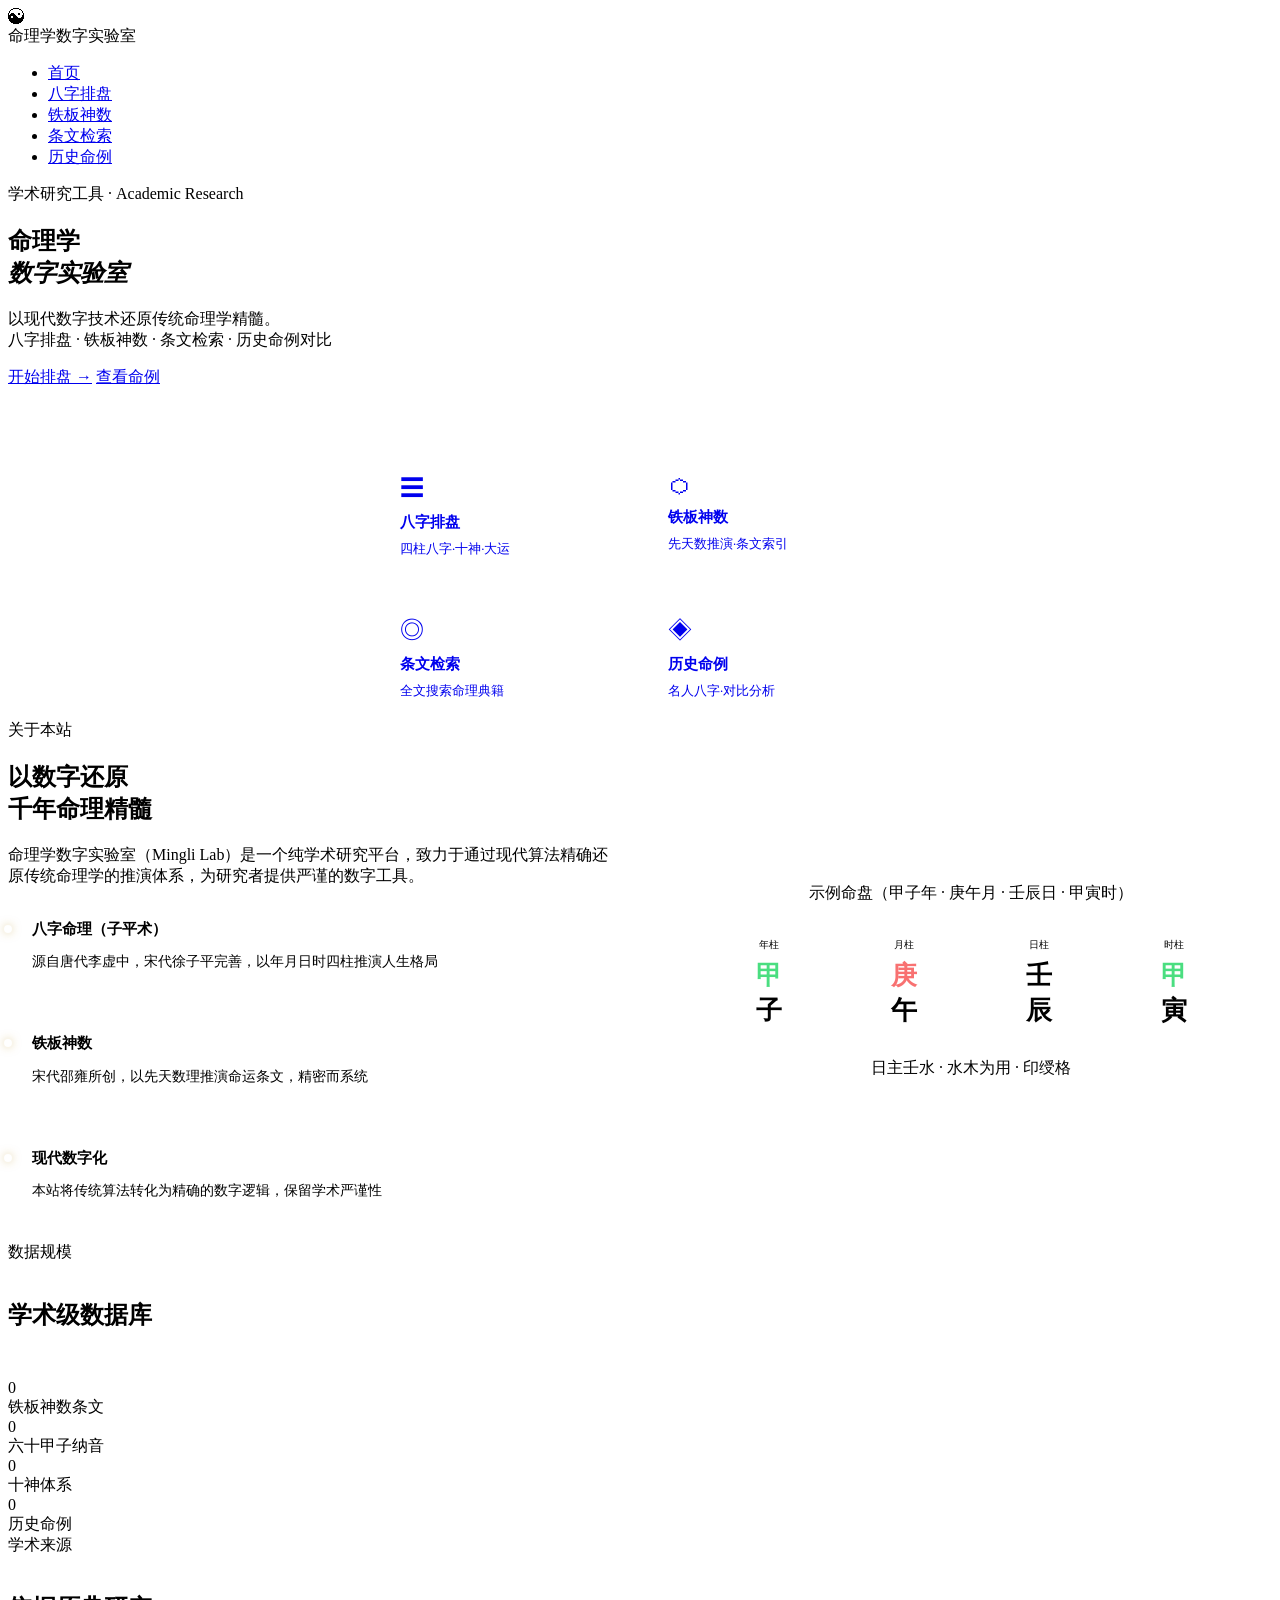
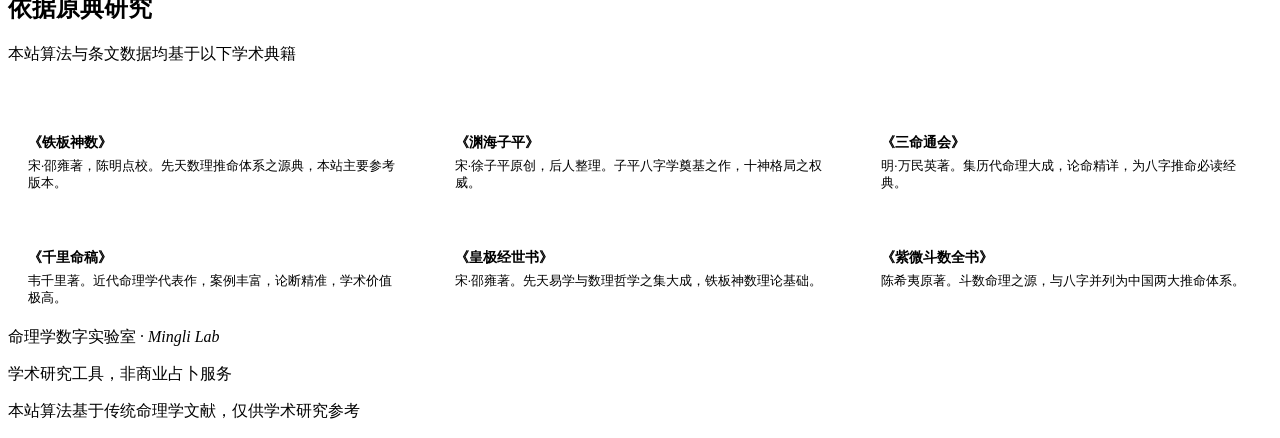
==== index.html @ a8d2a571 "deploy: index.html" ====
<!DOCTYPE html>
<html lang="zh-CN">
<head>
  <meta charset="UTF-8">
  <meta name="viewport" content="width=device-width, initial-scale=1.0">
  <title>命理学数字实验室 · Mingli Lab</title>
  <meta name="description" content="命理学数字实验室——学术级八字排盘、铁板神数计算、条文检索与历史命例对比平台">
  <link rel="stylesheet" href="css/style.css">
  <style>
    /* ── 主页专属样式 ── */
    .hero-grid {
      display: grid;
      grid-template-columns: repeat(2, 1fr);
      gap: 16px;
      max-width: 520px;
      margin: 64px auto 0;
      animation: fadeUp 0.6s 0.4s var(--ease) both;
    }
    .mini-card {
      background: var(--bg-card);
      border: 1px solid var(--border);
      border-radius: var(--radius-lg);
      padding: 20px;
      text-align: left;
      text-decoration: none;
      display: flex;
      flex-direction: column;
      gap: 8px;
      transition: all var(--duration) var(--ease);
    }
    .mini-card:hover {
      border-color: var(--border-gold);
      background: var(--bg-card-hover);
      transform: translateY(-2px);
      box-shadow: var(--shadow-gold);
    }
    .mini-card__icon { font-size: 1.5rem; }
    .mini-card__title { font-size: 0.95rem; font-weight: 600; color: var(--text-primary); }
    .mini-card__desc { font-size: 0.8rem; color: var(--text-tertiary); }

    .about-grid {
      display: grid;
      grid-template-columns: 1fr 1fr;
      gap: 60px;
      align-items: center;
    }
    .about-visual {
      background: var(--bg-card);
      border: 1px solid var(--border-gold);
      border-radius: var(--radius-xl);
      padding: 36px;
      text-align: center;
      box-shadow: var(--shadow-gold);
      animation: goldPulse 4s ease infinite;
    }
    .pillars-mini {
      display: grid;
      grid-template-columns: repeat(4, 1fr);
      gap: 10px;
      margin: 0 auto;
    }
    .pillar-mini {
      background: var(--bg-secondary);
      border: 1px solid var(--border);
      border-radius: var(--radius-md);
      padding: 14px 8px;
      text-align: center;
    }
    .pillar-mini .stem { font-size: 1.6rem; font-weight: 700; color: var(--gold); }
    .pillar-mini .branch { font-size: 1.6rem; font-weight: 700; color: var(--text-primary); }
    .pillar-mini .lbl { font-size: 0.65rem; color: var(--text-tertiary); margin-bottom: 6px; }

    .timeline {
      position: relative;
      padding-left: 24px;
    }
    .timeline::before {
      content: '';
      position: absolute;
      left: 0; top: 0; bottom: 0;
      width: 1px;
      background: linear-gradient(to bottom, var(--gold), transparent);
    }
    .timeline-item {
      position: relative;
      padding-bottom: 28px;
    }
    .timeline-item::before {
      content: '';
      position: absolute;
      left: -28px; top: 6px;
      width: 8px; height: 8px;
      border-radius: 50%;
      background: var(--gold);
      box-shadow: 0 0 8px rgba(201,168,76,0.5);
    }
    .timeline-item h4 { font-size: 0.95rem; font-weight: 600; margin-bottom: 4px; }
    .timeline-item p  { font-size: 0.85rem; color: var(--text-secondary); }

    .source-grid {
      display: grid;
      grid-template-columns: repeat(3, 1fr);
      gap: 16px;
    }
    .source-item {
      background: var(--bg-card);
      border: 1px solid var(--border);
      border-radius: var(--radius-md);
      padding: 20px;
    }
    .source-item__title { font-size: 0.9rem; font-weight: 600; margin-bottom: 6px; color: var(--gold); }
    .source-item__desc  { font-size: 0.8rem; color: var(--text-secondary); }
  </style>
</head>
<body>

<!-- ── 导航 ── -->
<nav class="nav">
  <div class="nav__logo">
    <div class="nav__logo-icon">☯</div>
    <span>命理学数字实验室</span>
  </div>
  <ul class="nav__links">
    <li><a href="index.html" class="active">首页</a></li>
    <li><a href="bazi.html">八字排盘</a></li>
    <li><a href="tiepan.html">铁板神数</a></li>
    <li><a href="search.html">条文检索</a></li>
    <li><a href="cases.html">历史命例</a></li>
  </ul>
  <div class="nav-toggle" aria-label="菜单"><span></span><span></span><span></span></div>
</nav>

<!-- ── Hero ── -->
<section class="hero">
  <div class="hero__bg"></div>
  <div class="hero__eyebrow">学术研究工具 · Academic Research</div>
  <h1 class="display-xl hero__title">
    命理学<br><em>数字实验室</em>
  </h1>
  <p class="hero__subtitle">
    以现代数字技术还原传统命理学精髓。<br>
    八字排盘 · 铁板神数 · 条文检索 · 历史命例对比
  </p>
  <div class="hero__actions">
    <a href="bazi.html" class="btn btn-primary">开始排盘 →</a>
    <a href="cases.html" class="btn btn-secondary">查看命例</a>
  </div>

  <!-- 迷你四柱展示 -->
  <div class="hero-grid">
    <a href="bazi.html" class="mini-card">
      <div class="mini-card__icon">☰</div>
      <div class="mini-card__title">八字排盘</div>
      <div class="mini-card__desc">四柱八字·十神·大运</div>
    </a>
    <a href="tiepan.html" class="mini-card">
      <div class="mini-card__icon">⬡</div>
      <div class="mini-card__title">铁板神数</div>
      <div class="mini-card__desc">先天数推演·条文索引</div>
    </a>
    <a href="search.html" class="mini-card">
      <div class="mini-card__icon">◎</div>
      <div class="mini-card__title">条文检索</div>
      <div class="mini-card__desc">全文搜索命理典籍</div>
    </a>
    <a href="cases.html" class="mini-card">
      <div class="mini-card__icon">◈</div>
      <div class="mini-card__title">历史命例</div>
      <div class="mini-card__desc">名人八字·对比分析</div>
    </a>
  </div>
</section>

<!-- ── 关于 ── -->
<section class="section" style="background: var(--bg-secondary); border-top: 1px solid var(--border); border-bottom: 1px solid var(--border);">
  <div class="container">
    <div class="about-grid">
      <div>
        <div class="page-header__label" style="margin-bottom:20px;">关于本站</div>
        <h2 class="display-md" style="margin-bottom:20px;">
          以数字还原<br><span class="text-gold">千年命理精髓</span>
        </h2>
        <p class="body-lg text-secondary" style="margin-bottom:32px;">
          命理学数字实验室（Mingli Lab）是一个纯学术研究平台，致力于通过现代算法精确还原传统命理学的推演体系，为研究者提供严谨的数字工具。
        </p>
        <div class="timeline">
          <div class="timeline-item">
            <h4>八字命理（子平术）</h4>
            <p>源自唐代李虚中，宋代徐子平完善，以年月日时四柱推演人生格局</p>
          </div>
          <div class="timeline-item">
            <h4>铁板神数</h4>
            <p>宋代邵雍所创，以先天数理推演命运条文，精密而系统</p>
          </div>
          <div class="timeline-item">
            <h4>现代数字化</h4>
            <p>本站将传统算法转化为精确的数字逻辑，保留学术严谨性</p>
          </div>
        </div>
      </div>

      <div class="about-visual">
        <p class="caption text-tertiary" style="margin-bottom:20px;">示例命盘（甲子年 · 庚午月 · 壬辰日 · 甲寅时）</p>
        <div class="pillars-mini">
          <div class="pillar-mini">
            <div class="lbl">年柱</div>
            <div class="stem" style="color:var(--el-wood, #4ade80)">甲</div>
            <div class="branch">子</div>
          </div>
          <div class="pillar-mini">
            <div class="lbl">月柱</div>
            <div class="stem" style="color:var(--el-fire, #f87171)">庚</div>
            <div class="branch">午</div>
          </div>
          <div class="pillar-mini" style="border-color:var(--border-gold)">
            <div class="lbl">日柱</div>
            <div class="stem" style="color:var(--gold)">壬</div>
            <div class="branch">辰</div>
          </div>
          <div class="pillar-mini">
            <div class="lbl">时柱</div>
            <div class="stem" style="color:var(--el-wood, #4ade80)">甲</div>
            <div class="branch">寅</div>
          </div>
        </div>
        <p class="body-sm text-tertiary" style="margin-top:16px;">日主壬水 · 水木为用 · 印绶格</p>
      </div>
    </div>
  </div>
</section>

<!-- ── 数据统计 ── -->
<section class="section">
  <div class="container">
    <div class="text-center" style="margin-bottom:48px;">
      <div class="page-header__label" style="margin-bottom:16px; display:inline-block">数据规模</div>
      <h2 class="display-md">学术级数据库</h2>
    </div>
    <div class="stats">
      <div class="stat">
        <div class="stat__num" data-target="3600">0</div>
        <div class="stat__label">铁板神数条文</div>
      </div>
      <div class="stat">
        <div class="stat__num" data-target="60">0</div>
        <div class="stat__label">六十甲子纳音</div>
      </div>
      <div class="stat">
        <div class="stat__num" data-target="10">0</div>
        <div class="stat__label">十神体系</div>
      </div>
      <div class="stat">
        <div class="stat__num" data-target="100">0</div>
        <div class="stat__label">历史命例</div>
      </div>
    </div>
  </div>
</section>

<!-- ── 典籍来源 ── -->
<section class="section" style="border-top: 1px solid var(--border);">
  <div class="container">
    <div class="text-center" style="margin-bottom:48px;">
      <div class="page-header__label" style="margin-bottom:16px; display:inline-block">学术来源</div>
      <h2 class="display-md">依据原典研究</h2>
      <p class="body-lg text-secondary" style="margin-top:16px;">本站算法与条文数据均基于以下学术典籍</p>
    </div>
    <div class="source-grid">
      <div class="source-item">
        <div class="source-item__title">《铁板神数》</div>
        <div class="source-item__desc">宋·邵雍著，陈明点校。先天数理推命体系之源典，本站主要参考版本。</div>
      </div>
      <div class="source-item">
        <div class="source-item__title">《渊海子平》</div>
        <div class="source-item__desc">宋·徐子平原创，后人整理。子平八字学奠基之作，十神格局之权威。</div>
      </div>
      <div class="source-item">
        <div class="source-item__title">《三命通会》</div>
        <div class="source-item__desc">明·万民英著。集历代命理大成，论命精详，为八字推命必读经典。</div>
      </div>
      <div class="source-item">
        <div class="source-item__title">《千里命稿》</div>
        <div class="source-item__desc">韦千里著。近代命理学代表作，案例丰富，论断精准，学术价值极高。</div>
      </div>
      <div class="source-item">
        <div class="source-item__title">《皇极经世书》</div>
        <div class="source-item__desc">宋·邵雍著。先天易学与数理哲学之集大成，铁板神数理论基础。</div>
      </div>
      <div class="source-item">
        <div class="source-item__title">《紫微斗数全书》</div>
        <div class="source-item__desc">陈希夷原著。斗数命理之源，与八字并列为中国两大推命体系。</div>
      </div>
    </div>
  </div>
</section>

<!-- ── Footer ── -->
<footer class="footer">
  <div class="container">
    <div class="footer__logo">命理学数字实验室 · <em>Mingli Lab</em></div>
    <p style="margin-bottom:8px;">学术研究工具，非商业占卜服务</p>
    <p>本站算法基于传统命理学文献，仅供学术研究参考</p>
  </div>
</footer>

<script src="js/main.js"></script>
<script>
  // 数字滚动动画
  const stats = document.querySelectorAll('.stat__num[data-target]');
  const observer = new IntersectionObserver(entries => {
    entries.forEach(e => {
      if (e.isIntersecting) {
        ML.animateNumber(e.target, +e.target.dataset.target);
        observer.unobserve(e.target);
      }
    });
  }, { threshold: 0.5 });
  stats.forEach(el => observer.observe(el));
</script>
</body>
</html>
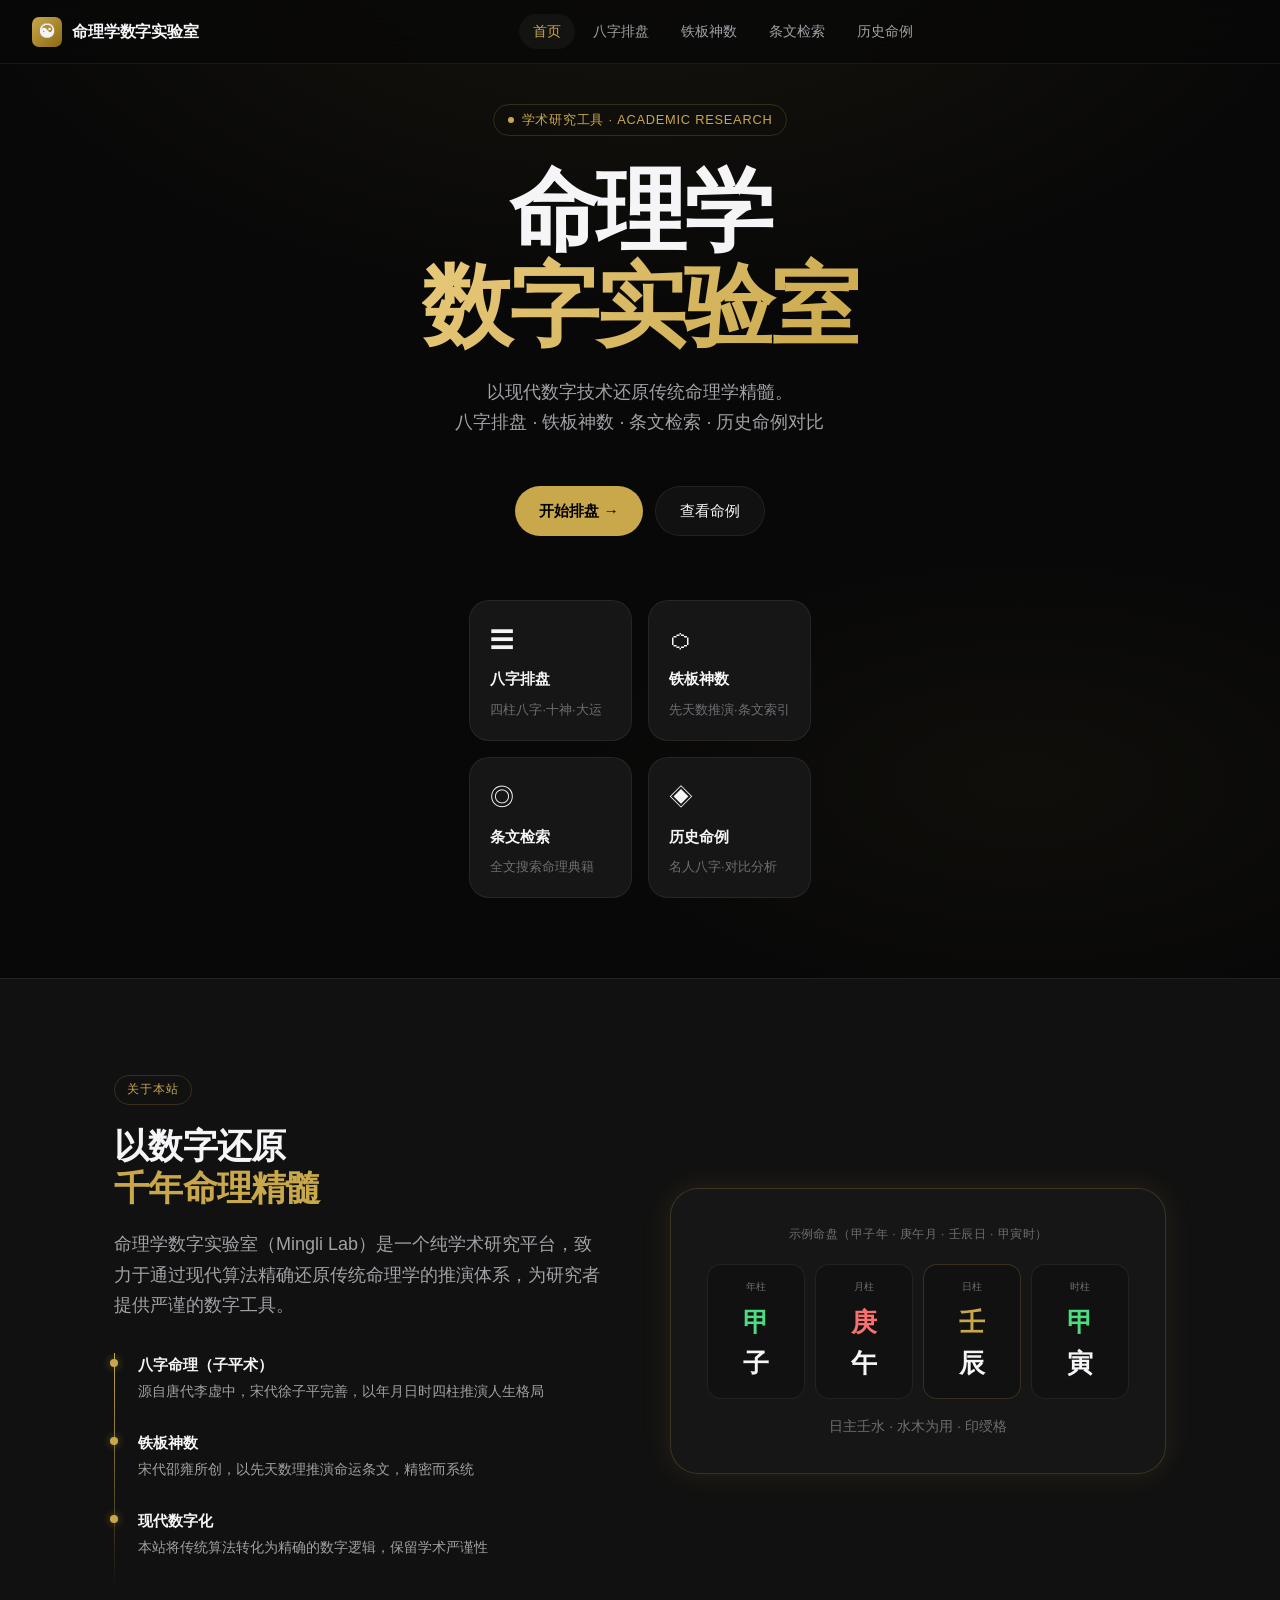
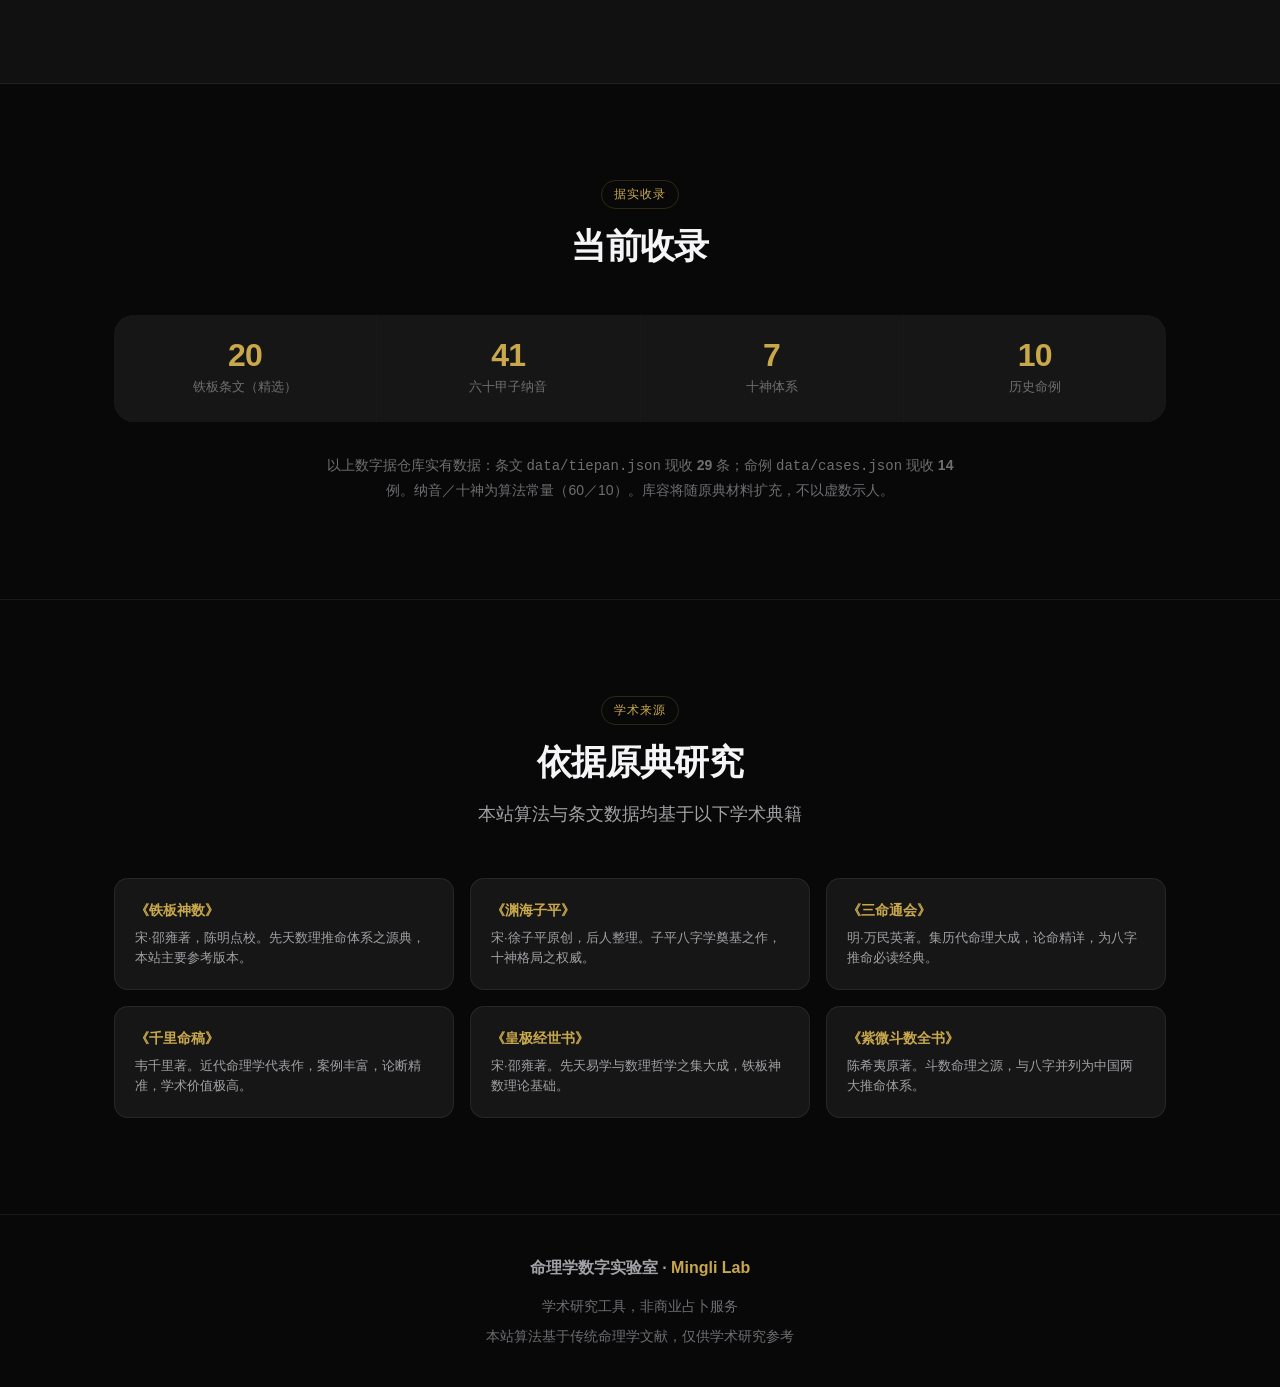
==== commit 156d637a: "fix(mingli-lab): 如实收录数、方法边界与白话提要 - 首页统计改为 data 实有：条文 29、命例 14（去掉 3600/100 虚数） - 八字／铁板页补充节气近似、无真太阳时、起" ====
--- a/index.html
+++ b/index.html
@@ -233,13 +233,13 @@
 <section class="section">
   <div class="container">
     <div class="text-center" style="margin-bottom:48px;">
-      <div class="page-header__label" style="margin-bottom:16px; display:inline-block">数据规模</div>
-      <h2 class="display-md">学术级数据库</h2>
+      <div class="page-header__label" style="margin-bottom:16px; display:inline-block">据实收录</div>
+      <h2 class="display-md">当前收录</h2>
     </div>
     <div class="stats">
       <div class="stat">
-        <div class="stat__num" data-target="3600">0</div>
-        <div class="stat__label">铁板神数条文</div>
+        <div class="stat__num" data-target="29">0</div>
+        <div class="stat__label">铁板条文（精选）</div>
       </div>
       <div class="stat">
         <div class="stat__num" data-target="60">0</div>
@@ -250,10 +250,13 @@
         <div class="stat__label">十神体系</div>
       </div>
       <div class="stat">
-        <div class="stat__num" data-target="100">0</div>
+        <div class="stat__num" data-target="14">0</div>
         <div class="stat__label">历史命例</div>
       </div>
     </div>
+    <p class="body-sm text-tertiary text-center" style="margin-top:28px;max-width:640px;margin-left:auto;margin-right:auto;line-height:1.7;">
+      以上数字据仓库实有数据：条文 <code>data/tiepan.json</code> 现收 <strong>29</strong> 条；命例 <code>data/cases.json</code> 现收 <strong>14</strong> 例。纳音／十神为算法常量（60／10）。库容将随原典材料扩充，不以虚数示人。
+    </p>
   </div>
 </section>
 
--- a/css/style.css
+++ b/css/style.css
@@ -0,0 +1,700 @@
+/* ============================================================
+   命理学数字实验室 — Global Styles
+   Design: Apple-inspired · Dark Black-Gold Theme
+   ============================================================ */
+
+/* ── CSS Variables ────────────────────────────────────────── */
+:root {
+  --bg-primary:      #080808;
+  --bg-secondary:    #111111;
+  --bg-card:         #161616;
+  --bg-card-hover:   #1e1e1e;
+  --bg-glass:        rgba(255, 255, 255, 0.04);
+  --bg-glass-hover:  rgba(255, 255, 255, 0.07);
+
+  --gold:            #C9A84C;
+  --gold-light:      #E8C97A;
+  --gold-dim:        rgba(201, 168, 76, 0.18);
+  --gold-border:     rgba(201, 168, 76, 0.25);
+
+  --text-primary:    #F5F5F7;
+  --text-secondary:  #A1A1A6;
+  --text-tertiary:   #6E6E73;
+  --text-gold:       #C9A84C;
+
+  --border:          rgba(255, 255, 255, 0.07);
+  --border-gold:     rgba(201, 168, 76, 0.2);
+
+  --radius-sm:   8px;
+  --radius-md:   14px;
+  --radius-lg:   20px;
+  --radius-xl:   28px;
+  --radius-pill: 999px;
+
+  --shadow-card:  0 4px 24px rgba(0, 0, 0, 0.5), 0 1px 3px rgba(0, 0, 0, 0.3);
+  --shadow-gold:  0 0 30px rgba(201, 168, 76, 0.12);
+  --shadow-glow:  0 0 60px rgba(201, 168, 76, 0.08);
+
+  --ease:         cubic-bezier(0.4, 0, 0.2, 1);
+  --ease-spring:  cubic-bezier(0.34, 1.56, 0.64, 1);
+  --duration:     0.28s;
+
+  --nav-h:        64px;
+  --content-w:    1100px;
+  --section-gap:  96px;
+}
+
+/* ── Reset ────────────────────────────────────────────────── */
+*, *::before, *::after { box-sizing: border-box; margin: 0; padding: 0; }
+
+html {
+  font-size: 16px;
+  -webkit-font-smoothing: antialiased;
+  -moz-osx-font-smoothing: grayscale;
+  scroll-behavior: smooth;
+}
+
+body {
+  background: var(--bg-primary);
+  color: var(--text-primary);
+  font-family: -apple-system, 'SF Pro Text', 'PingFang SC', 'Helvetica Neue', sans-serif;
+  line-height: 1.6;
+  min-height: 100vh;
+  overflow-x: hidden;
+}
+
+img { display: block; max-width: 100%; }
+a  { color: inherit; text-decoration: none; }
+button { cursor: pointer; border: none; background: none; font: inherit; color: inherit; }
+input, select, textarea { font: inherit; color: inherit; }
+
+/* ── Typography ───────────────────────────────────────────── */
+.display-xl {
+  font-size: clamp(3rem, 7vw, 6rem);
+  font-weight: 700;
+  letter-spacing: -0.03em;
+  line-height: 1.05;
+  font-family: -apple-system, 'SF Pro Display', 'PingFang SC', sans-serif;
+}
+.display-lg {
+  font-size: clamp(2rem, 5vw, 3.5rem);
+  font-weight: 700;
+  letter-spacing: -0.025em;
+  line-height: 1.1;
+  font-family: -apple-system, 'SF Pro Display', 'PingFang SC', sans-serif;
+}
+.display-md {
+  font-size: clamp(1.5rem, 3vw, 2.2rem);
+  font-weight: 600;
+  letter-spacing: -0.02em;
+  line-height: 1.2;
+}
+.headline {
+  font-size: 1.25rem;
+  font-weight: 600;
+  letter-spacing: -0.01em;
+}
+.body-lg  { font-size: 1.125rem; line-height: 1.7; }
+.body-md  { font-size: 1rem;     line-height: 1.65; }
+.body-sm  { font-size: 0.875rem; line-height: 1.6; }
+.caption  { font-size: 0.75rem;  letter-spacing: 0.04em; text-transform: uppercase; }
+
+.text-gold      { color: var(--gold); }
+.text-secondary { color: var(--text-secondary); }
+.text-tertiary  { color: var(--text-tertiary); }
+.text-center    { text-align: center; }
+
+/* ── Layout ───────────────────────────────────────────────── */
+.container {
+  max-width: var(--content-w);
+  margin: 0 auto;
+  padding: 0 24px;
+}
+.section { padding: var(--section-gap) 0; }
+
+/* ── Navigation ───────────────────────────────────────────── */
+.nav {
+  position: fixed;
+  top: 0; left: 0; right: 0;
+  z-index: 100;
+  height: var(--nav-h);
+  display: flex;
+  align-items: center;
+  padding: 0 32px;
+  background: rgba(8, 8, 8, 0.8);
+  backdrop-filter: blur(20px) saturate(180%);
+  -webkit-backdrop-filter: blur(20px) saturate(180%);
+  border-bottom: 1px solid var(--border);
+  transition: border-color var(--duration) var(--ease);
+}
+.nav__logo {
+  display: flex;
+  align-items: center;
+  gap: 10px;
+  font-size: 1rem;
+  font-weight: 600;
+  letter-spacing: -0.01em;
+  white-space: nowrap;
+}
+.nav__logo-icon {
+  width: 30px; height: 30px;
+  background: linear-gradient(135deg, var(--gold), #8B6914);
+  border-radius: 7px;
+  display: grid;
+  place-items: center;
+  font-size: 0.85rem;
+}
+.nav__links {
+  display: flex;
+  align-items: center;
+  gap: 4px;
+  margin: 0 auto;
+  list-style: none;
+}
+.nav__links a {
+  display: block;
+  padding: 6px 14px;
+  border-radius: var(--radius-pill);
+  font-size: 0.9rem;
+  color: var(--text-secondary);
+  transition: color var(--duration) var(--ease), background var(--duration) var(--ease);
+}
+.nav__links a:hover,
+.nav__links a.active {
+  color: var(--text-primary);
+  background: var(--bg-glass);
+}
+.nav__links a.active { color: var(--gold); }
+
+/* ── Hero Section ─────────────────────────────────────────── */
+.hero {
+  min-height: 100vh;
+  display: flex;
+  flex-direction: column;
+  justify-content: center;
+  align-items: center;
+  text-align: center;
+  padding: calc(var(--nav-h) + 40px) 24px 80px;
+  position: relative;
+  overflow: hidden;
+}
+.hero__bg {
+  position: absolute;
+  inset: 0;
+  background:
+    radial-gradient(ellipse 80% 60% at 50% -10%, rgba(201,168,76,0.08) 0%, transparent 70%),
+    radial-gradient(ellipse 60% 40% at 80% 80%, rgba(201,168,76,0.04) 0%, transparent 60%);
+  pointer-events: none;
+}
+.hero__eyebrow {
+  display: inline-flex;
+  align-items: center;
+  gap: 8px;
+  padding: 5px 14px;
+  border: 1px solid var(--border-gold);
+  border-radius: var(--radius-pill);
+  font-size: 0.8rem;
+  color: var(--gold);
+  letter-spacing: 0.06em;
+  text-transform: uppercase;
+  margin-bottom: 28px;
+  animation: fadeUp 0.6s var(--ease) both;
+}
+.hero__eyebrow::before {
+  content: '';
+  width: 6px; height: 6px;
+  background: var(--gold);
+  border-radius: 50%;
+  animation: pulse 2s ease infinite;
+}
+.hero__title {
+  margin-bottom: 24px;
+  animation: fadeUp 0.6s 0.1s var(--ease) both;
+}
+.hero__title em {
+  font-style: normal;
+  background: linear-gradient(135deg, var(--gold-light), var(--gold));
+  -webkit-background-clip: text;
+  -webkit-text-fill-color: transparent;
+  background-clip: text;
+}
+.hero__subtitle {
+  max-width: 560px;
+  margin: 0 auto 48px;
+  color: var(--text-secondary);
+  font-size: 1.125rem;
+  line-height: 1.7;
+  animation: fadeUp 0.6s 0.2s var(--ease) both;
+}
+.hero__actions {
+  display: flex;
+  gap: 12px;
+  justify-content: center;
+  flex-wrap: wrap;
+  animation: fadeUp 0.6s 0.3s var(--ease) both;
+}
+
+/* ── Buttons ──────────────────────────────────────────────── */
+.btn {
+  display: inline-flex;
+  align-items: center;
+  gap: 8px;
+  padding: 12px 24px;
+  border-radius: var(--radius-pill);
+  font-size: 0.95rem;
+  font-weight: 500;
+  transition: all var(--duration) var(--ease);
+  white-space: nowrap;
+}
+.btn-primary {
+  background: var(--gold);
+  color: #000;
+  font-weight: 600;
+}
+.btn-primary:hover {
+  background: var(--gold-light);
+  transform: translateY(-1px);
+  box-shadow: 0 8px 24px rgba(201, 168, 76, 0.35);
+}
+.btn-secondary {
+  background: var(--bg-glass);
+  border: 1px solid var(--border);
+  color: var(--text-primary);
+  backdrop-filter: blur(10px);
+}
+.btn-secondary:hover {
+  background: var(--bg-glass-hover);
+  border-color: var(--border-gold);
+  transform: translateY(-1px);
+}
+.btn-ghost {
+  color: var(--gold);
+  border: 1px solid var(--border-gold);
+}
+.btn-ghost:hover {
+  background: var(--gold-dim);
+  transform: translateY(-1px);
+}
+
+/* ── Cards ────────────────────────────────────────────────── */
+.card {
+  background: var(--bg-card);
+  border: 1px solid var(--border);
+  border-radius: var(--radius-lg);
+  padding: 28px;
+  transition: all var(--duration) var(--ease);
+  box-shadow: var(--shadow-card);
+}
+.card:hover {
+  border-color: var(--border-gold);
+  background: var(--bg-card-hover);
+  transform: translateY(-2px);
+  box-shadow: var(--shadow-card), var(--shadow-gold);
+}
+.card-glass {
+  background: var(--bg-glass);
+  backdrop-filter: blur(20px);
+  -webkit-backdrop-filter: blur(20px);
+  border: 1px solid var(--border);
+  border-radius: var(--radius-lg);
+  padding: 28px;
+}
+
+/* ── Feature Grid ─────────────────────────────────────────── */
+.feature-grid {
+  display: grid;
+  grid-template-columns: repeat(auto-fit, minmax(240px, 1fr));
+  gap: 16px;
+}
+.feature-card {
+  background: var(--bg-card);
+  border: 1px solid var(--border);
+  border-radius: var(--radius-lg);
+  padding: 28px 24px;
+  transition: all var(--duration) var(--ease);
+  text-decoration: none;
+  display: flex;
+  flex-direction: column;
+  gap: 12px;
+}
+.feature-card:hover {
+  border-color: var(--border-gold);
+  background: var(--bg-card-hover);
+  transform: translateY(-3px);
+  box-shadow: var(--shadow-card), var(--shadow-gold);
+}
+.feature-card__icon {
+  width: 48px; height: 48px;
+  background: var(--gold-dim);
+  border: 1px solid var(--border-gold);
+  border-radius: var(--radius-md);
+  display: grid;
+  place-items: center;
+  font-size: 1.4rem;
+}
+.feature-card__title {
+  font-size: 1.1rem;
+  font-weight: 600;
+  color: var(--text-primary);
+}
+.feature-card__desc {
+  font-size: 0.875rem;
+  color: var(--text-secondary);
+  line-height: 1.6;
+}
+.feature-card__arrow {
+  margin-top: auto;
+  color: var(--gold);
+  font-size: 1.1rem;
+  transition: transform var(--duration) var(--ease-spring);
+}
+.feature-card:hover .feature-card__arrow { transform: translateX(4px); }
+
+/* ── Page Header ──────────────────────────────────────────── */
+.page-header {
+  padding: calc(var(--nav-h) + 60px) 0 60px;
+  text-align: center;
+  position: relative;
+}
+.page-header::before {
+  content: '';
+  position: absolute;
+  top: 0; left: 0; right: 0;
+  height: 300px;
+  background: radial-gradient(ellipse 80% 100% at 50% 0%, rgba(201,168,76,0.07) 0%, transparent 70%);
+  pointer-events: none;
+}
+.page-header__label {
+  display: inline-block;
+  padding: 4px 12px;
+  border: 1px solid var(--border-gold);
+  border-radius: var(--radius-pill);
+  font-size: 0.75rem;
+  color: var(--gold);
+  letter-spacing: 0.08em;
+  text-transform: uppercase;
+  margin-bottom: 20px;
+}
+
+/* ── Divider ──────────────────────────────────────────────── */
+.divider {
+  width: 48px; height: 2px;
+  background: linear-gradient(90deg, var(--gold), transparent);
+  margin: 0 auto 32px;
+}
+
+/* ── Form Elements ────────────────────────────────────────── */
+.form-group {
+  display: flex;
+  flex-direction: column;
+  gap: 8px;
+}
+.form-label {
+  font-size: 0.8rem;
+  color: var(--text-tertiary);
+  letter-spacing: 0.04em;
+  text-transform: uppercase;
+}
+.form-input,
+.form-select {
+  background: var(--bg-secondary);
+  border: 1px solid var(--border);
+  border-radius: var(--radius-md);
+  padding: 12px 16px;
+  font-size: 1rem;
+  color: var(--text-primary);
+  width: 100%;
+  transition: border-color var(--duration) var(--ease), box-shadow var(--duration) var(--ease);
+  -webkit-appearance: none;
+  appearance: none;
+}
+.form-input:focus,
+.form-select:focus {
+  outline: none;
+  border-color: var(--gold);
+  box-shadow: 0 0 0 3px rgba(201, 168, 76, 0.12);
+}
+.form-input::placeholder { color: var(--text-tertiary); }
+.form-row {
+  display: grid;
+  grid-template-columns: repeat(auto-fit, minmax(160px, 1fr));
+  gap: 16px;
+}
+
+/* ── Result Panel ─────────────────────────────────────────── */
+.result-panel {
+  background: var(--bg-card);
+  border: 1px solid var(--border-gold);
+  border-radius: var(--radius-xl);
+  padding: 40px;
+  box-shadow: var(--shadow-gold);
+  animation: fadeUp 0.4s var(--ease) both;
+}
+
+/* ── Pillars Grid (八字) ──────────────────────────────────── */
+.pillars {
+  display: grid;
+  grid-template-columns: repeat(4, 1fr);
+  gap: 12px;
+  margin: 32px 0;
+}
+.pillar {
+  background: var(--bg-secondary);
+  border: 1px solid var(--border);
+  border-radius: var(--radius-lg);
+  padding: 20px 16px;
+  text-align: center;
+  transition: border-color var(--duration) var(--ease);
+}
+.pillar:hover { border-color: var(--border-gold); }
+.pillar__label {
+  font-size: 0.7rem;
+  color: var(--text-tertiary);
+  letter-spacing: 0.06em;
+  text-transform: uppercase;
+  margin-bottom: 12px;
+}
+.pillar__stem {
+  font-size: 2.2rem;
+  font-weight: 700;
+  color: var(--gold);
+  line-height: 1;
+  margin-bottom: 4px;
+}
+.pillar__branch {
+  font-size: 2.2rem;
+  font-weight: 700;
+  color: var(--text-primary);
+  line-height: 1;
+  margin-bottom: 12px;
+}
+.pillar__element {
+  font-size: 0.75rem;
+  color: var(--text-secondary);
+  line-height: 1.5;
+}
+
+/* ── Element Colors ───────────────────────────────────────── */
+.el-wood  { color: #4ade80; }
+.el-fire  { color: #f87171; }
+.el-earth { color: #fbbf24; }
+.el-metal { color: #e2e8f0; }
+.el-water { color: #60a5fa; }
+
+/* ── Tags / Badges ────────────────────────────────────────── */
+.tag {
+  display: inline-flex;
+  align-items: center;
+  padding: 3px 10px;
+  border-radius: var(--radius-pill);
+  font-size: 0.75rem;
+  font-weight: 500;
+  background: var(--bg-glass);
+  border: 1px solid var(--border);
+  color: var(--text-secondary);
+}
+.tag-gold {
+  background: var(--gold-dim);
+  border-color: var(--border-gold);
+  color: var(--gold);
+}
+
+/* ── Stats Row ────────────────────────────────────────────── */
+.stats {
+  display: grid;
+  grid-template-columns: repeat(auto-fit, minmax(120px, 1fr));
+  gap: 1px;
+  background: var(--border);
+  border-radius: var(--radius-lg);
+  overflow: hidden;
+  margin: 32px 0;
+}
+.stat {
+  background: var(--bg-card);
+  padding: 24px 20px;
+  text-align: center;
+}
+.stat__num {
+  font-size: 2rem;
+  font-weight: 700;
+  color: var(--gold);
+  letter-spacing: -0.02em;
+  line-height: 1;
+  margin-bottom: 6px;
+}
+.stat__label {
+  font-size: 0.8rem;
+  color: var(--text-tertiary);
+}
+
+/* ── Table ────────────────────────────────────────────────── */
+.table-wrap { overflow-x: auto; }
+table {
+  width: 100%;
+  border-collapse: collapse;
+  font-size: 0.9rem;
+}
+th {
+  text-align: left;
+  padding: 10px 16px;
+  font-size: 0.75rem;
+  color: var(--text-tertiary);
+  letter-spacing: 0.04em;
+  text-transform: uppercase;
+  border-bottom: 1px solid var(--border);
+  font-weight: 500;
+}
+td {
+  padding: 14px 16px;
+  border-bottom: 1px solid var(--border);
+  color: var(--text-secondary);
+  vertical-align: top;
+}
+tr:last-child td { border-bottom: none; }
+tr:hover td {
+  background: var(--bg-glass);
+  color: var(--text-primary);
+}
+
+/* ── Search ───────────────────────────────────────────────── */
+.search-wrap {
+  position: relative;
+  max-width: 680px;
+  margin: 0 auto;
+}
+.search-icon {
+  position: absolute;
+  left: 18px;
+  top: 50%; transform: translateY(-50%);
+  color: var(--text-tertiary);
+  font-size: 1rem;
+  pointer-events: none;
+}
+.search-input {
+  background: var(--bg-card);
+  border: 1px solid var(--border);
+  border-radius: var(--radius-pill);
+  padding: 14px 20px 14px 48px;
+  font-size: 1rem;
+  color: var(--text-primary);
+  width: 100%;
+  transition: all var(--duration) var(--ease);
+}
+.search-input:focus {
+  outline: none;
+  border-color: var(--gold);
+  box-shadow: 0 0 0 3px rgba(201, 168, 76, 0.12);
+}
+.search-input::placeholder { color: var(--text-tertiary); }
+
+/* ── Footer ───────────────────────────────────────────────── */
+.footer {
+  border-top: 1px solid var(--border);
+  padding: 40px 0;
+  text-align: center;
+  color: var(--text-tertiary);
+  font-size: 0.85rem;
+}
+.footer__logo {
+  font-size: 1rem;
+  font-weight: 600;
+  color: var(--text-secondary);
+  margin-bottom: 16px;
+}
+.footer em {
+  font-style: normal;
+  color: var(--gold);
+}
+
+/* ── Loader / Skeleton ────────────────────────────────────── */
+.skeleton {
+  background: linear-gradient(90deg, var(--bg-card) 25%, var(--bg-card-hover) 50%, var(--bg-card) 75%);
+  background-size: 200% 100%;
+  animation: shimmer 1.5s infinite;
+  border-radius: var(--radius-sm);
+}
+.spinner {
+  width: 24px; height: 24px;
+  border: 2px solid var(--border);
+  border-top-color: var(--gold);
+  border-radius: 50%;
+  animation: spin 0.6s linear infinite;
+  margin: 40px auto;
+}
+
+/* ── Scrollbar ────────────────────────────────────────────── */
+::-webkit-scrollbar { width: 6px; height: 6px; }
+::-webkit-scrollbar-track { background: transparent; }
+::-webkit-scrollbar-thumb { background: var(--border); border-radius: 3px; }
+::-webkit-scrollbar-thumb:hover { background: var(--gold-dim); }
+
+/* ── Animations ───────────────────────────────────────────── */
+@keyframes fadeUp {
+  from { opacity: 0; transform: translateY(16px); }
+  to   { opacity: 1; transform: translateY(0); }
+}
+@keyframes fadeIn {
+  from { opacity: 0; }
+  to   { opacity: 1; }
+}
+@keyframes pulse {
+  0%, 100% { opacity: 1; }
+  50%       { opacity: 0.4; }
+}
+@keyframes spin {
+  to { transform: rotate(360deg); }
+}
+@keyframes shimmer {
+  to { background-position: -200% 0; }
+}
+@keyframes goldPulse {
+  0%, 100% { box-shadow: 0 0 20px rgba(201,168,76,0.15); }
+  50%       { box-shadow: 0 0 40px rgba(201,168,76,0.3); }
+}
+
+/* ── Utility ──────────────────────────────────────────────── */
+.hidden   { display: none !important; }
+.sr-only  { position: absolute; width: 1px; height: 1px; overflow: hidden; clip: rect(0,0,0,0); }
+.mt-4  { margin-top: 1rem; }
+.mt-8  { margin-top: 2rem; }
+.mt-12 { margin-top: 3rem; }
+.mb-4  { margin-bottom: 1rem; }
+.mb-8  { margin-bottom: 2rem; }
+.gap-8 { gap: 2rem; }
+.flex  { display: flex; }
+.items-center { align-items: center; }
+.justify-between { justify-content: space-between; }
+.grid-2 { display: grid; grid-template-columns: 1fr 1fr; gap: 24px; }
+.grid-3 { display: grid; grid-template-columns: repeat(3, 1fr); gap: 20px; }
+
+/* ── Responsive ───────────────────────────────────────────── */
+@media (max-width: 768px) {
+  :root {
+    --section-gap: 64px;
+    --nav-h: 56px;
+  }
+  .nav { padding: 0 20px; }
+  .nav__links { display: none; }
+  .container { padding: 0 16px; }
+  .pillars { grid-template-columns: repeat(2, 1fr); }
+  .grid-2, .grid-3 { grid-template-columns: 1fr; }
+  .result-panel { padding: 24px; }
+  .hero__actions { flex-direction: column; align-items: center; }
+
+  /* Mobile Nav Toggle */
+  .nav-toggle {
+    display: flex;
+    flex-direction: column;
+    gap: 5px;
+    margin-left: auto;
+    cursor: pointer;
+    padding: 4px;
+  }
+  .nav-toggle span {
+    width: 22px; height: 2px;
+    background: var(--text-secondary);
+    border-radius: 2px;
+    transition: all var(--duration) var(--ease);
+  }
+}
+@media (min-width: 769px) { .nav-toggle { display: none; } }
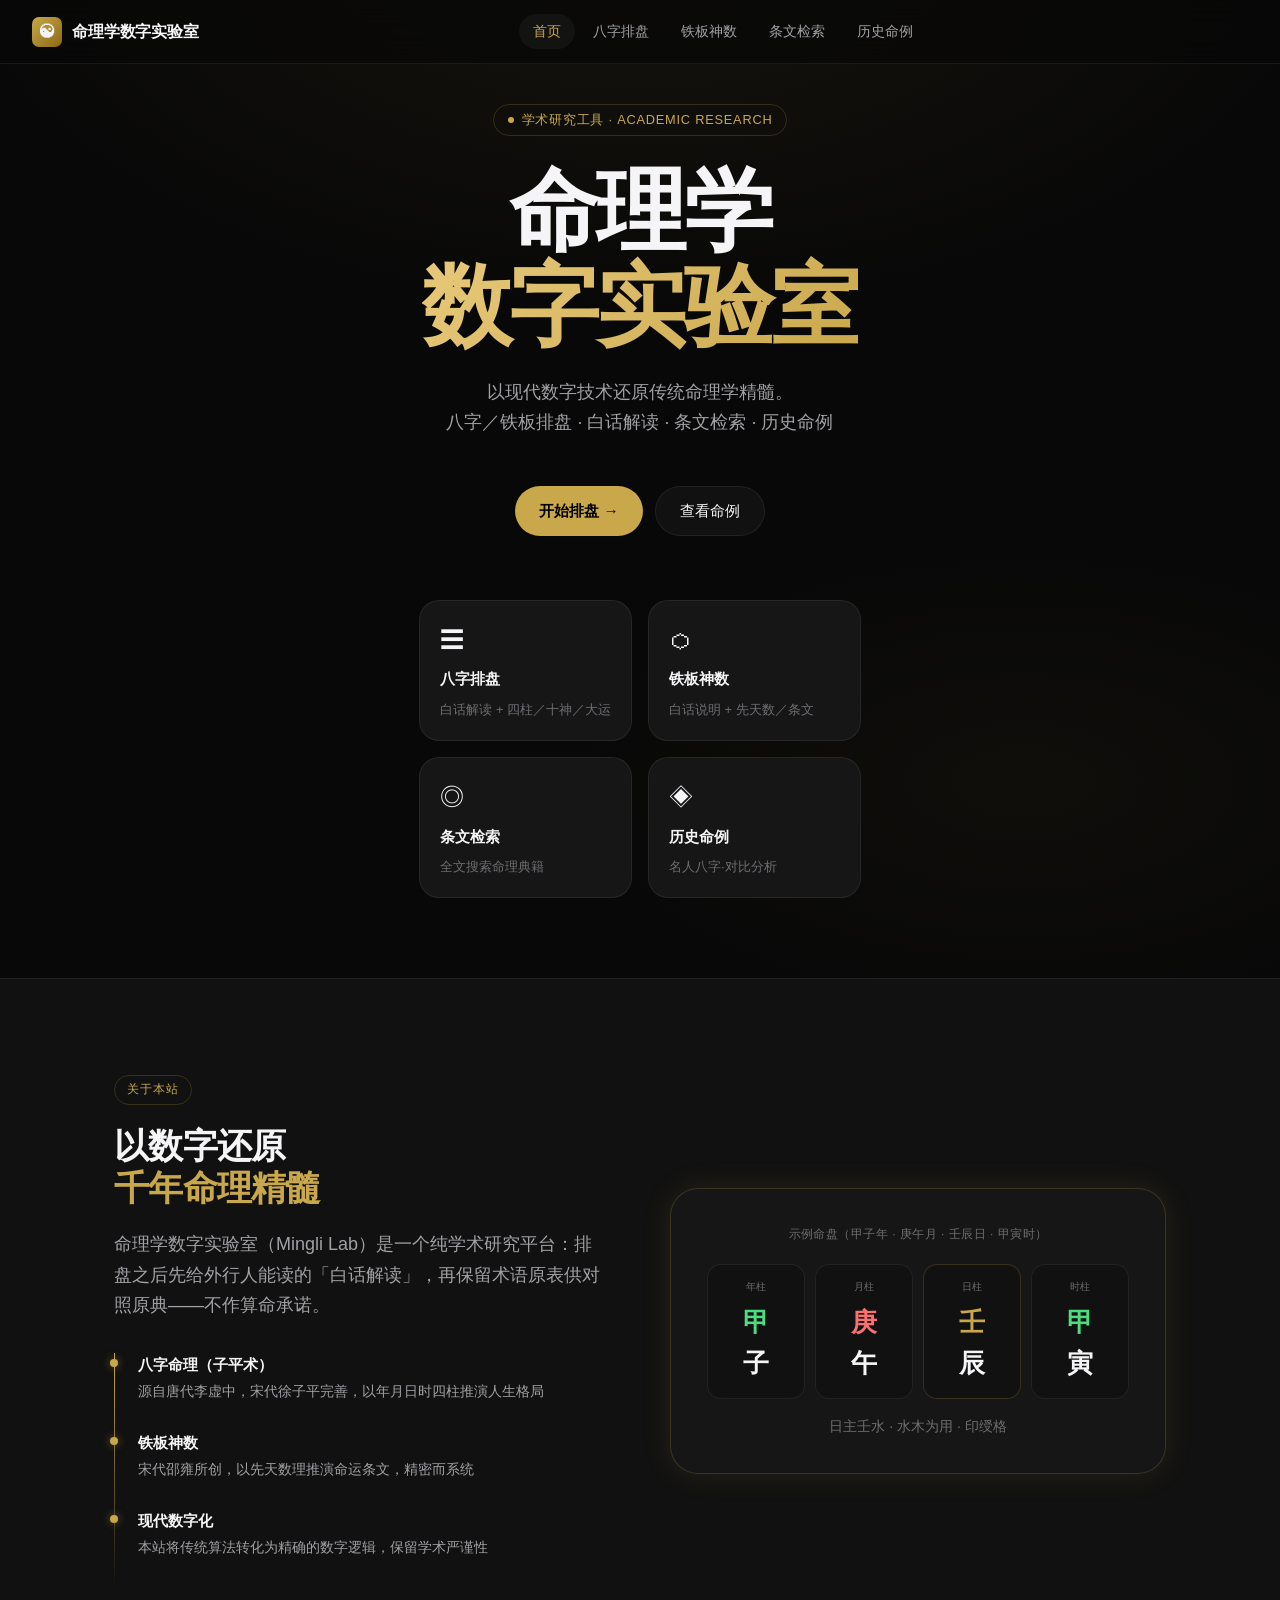
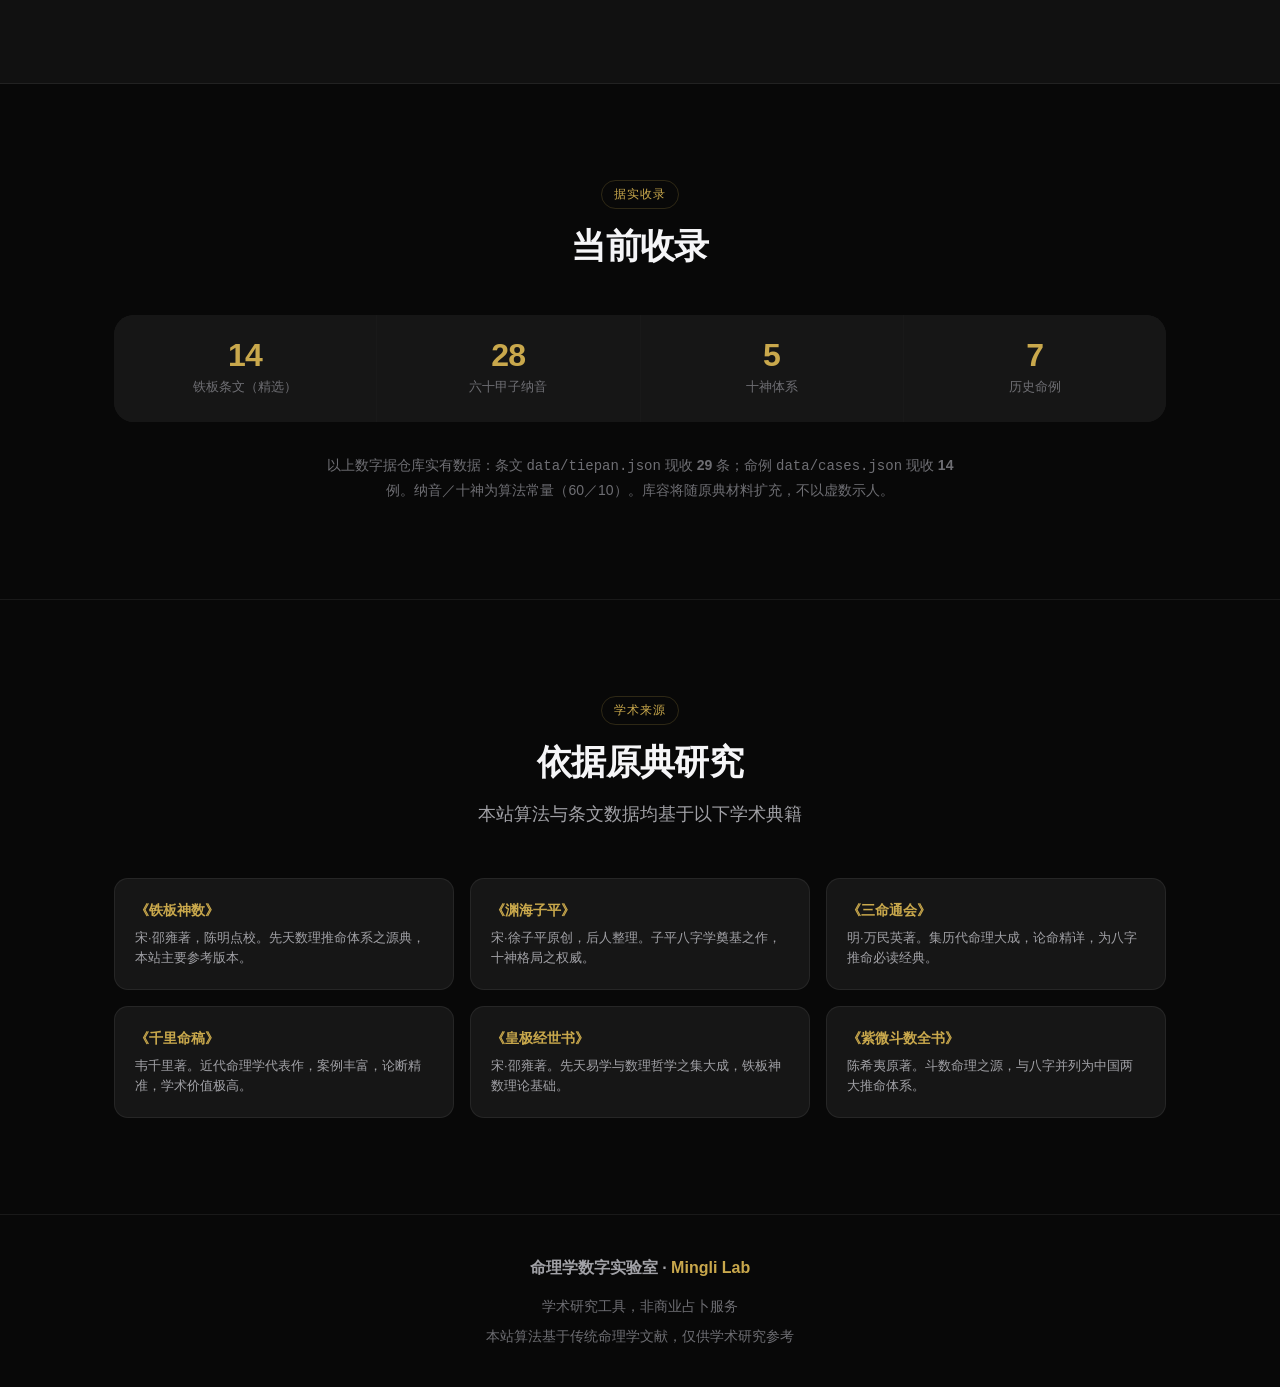
==== commit 7d7e3cf3: "feat(mingli-lab): 加强白话解读层，排盘结果先人话后术语 - 新增 js/vernacular.js：日主气质、五行生活义、十神日常说法、大运大意；铁板推算含义／卦象／条文白话或查原典" ====
--- a/index.html
+++ b/index.html
@@ -139,7 +139,7 @@
   </h1>
   <p class="hero__subtitle">
     以现代数字技术还原传统命理学精髓。<br>
-    八字排盘 · 铁板神数 · 条文检索 · 历史命例对比
+    八字／铁板排盘 · 白话解读 · 条文检索 · 历史命例
   </p>
   <div class="hero__actions">
     <a href="bazi.html" class="btn btn-primary">开始排盘 →</a>
@@ -151,12 +151,12 @@
     <a href="bazi.html" class="mini-card">
       <div class="mini-card__icon">☰</div>
       <div class="mini-card__title">八字排盘</div>
-      <div class="mini-card__desc">四柱八字·十神·大运</div>
+      <div class="mini-card__desc">白话解读 + 四柱／十神／大运</div>
     </a>
     <a href="tiepan.html" class="mini-card">
       <div class="mini-card__icon">⬡</div>
       <div class="mini-card__title">铁板神数</div>
-      <div class="mini-card__desc">先天数推演·条文索引</div>
+      <div class="mini-card__desc">白话说明 + 先天数／条文</div>
     </a>
     <a href="search.html" class="mini-card">
       <div class="mini-card__icon">◎</div>
@@ -181,7 +181,7 @@
           以数字还原<br><span class="text-gold">千年命理精髓</span>
         </h2>
         <p class="body-lg text-secondary" style="margin-bottom:32px;">
-          命理学数字实验室（Mingli Lab）是一个纯学术研究平台，致力于通过现代算法精确还原传统命理学的推演体系，为研究者提供严谨的数字工具。
+          命理学数字实验室（Mingli Lab）是一个纯学术研究平台：排盘之后先给外行人能读的「白话解读」，再保留术语原表供对照原典——不作算命承诺。
         </p>
         <div class="timeline">
           <div class="timeline-item">
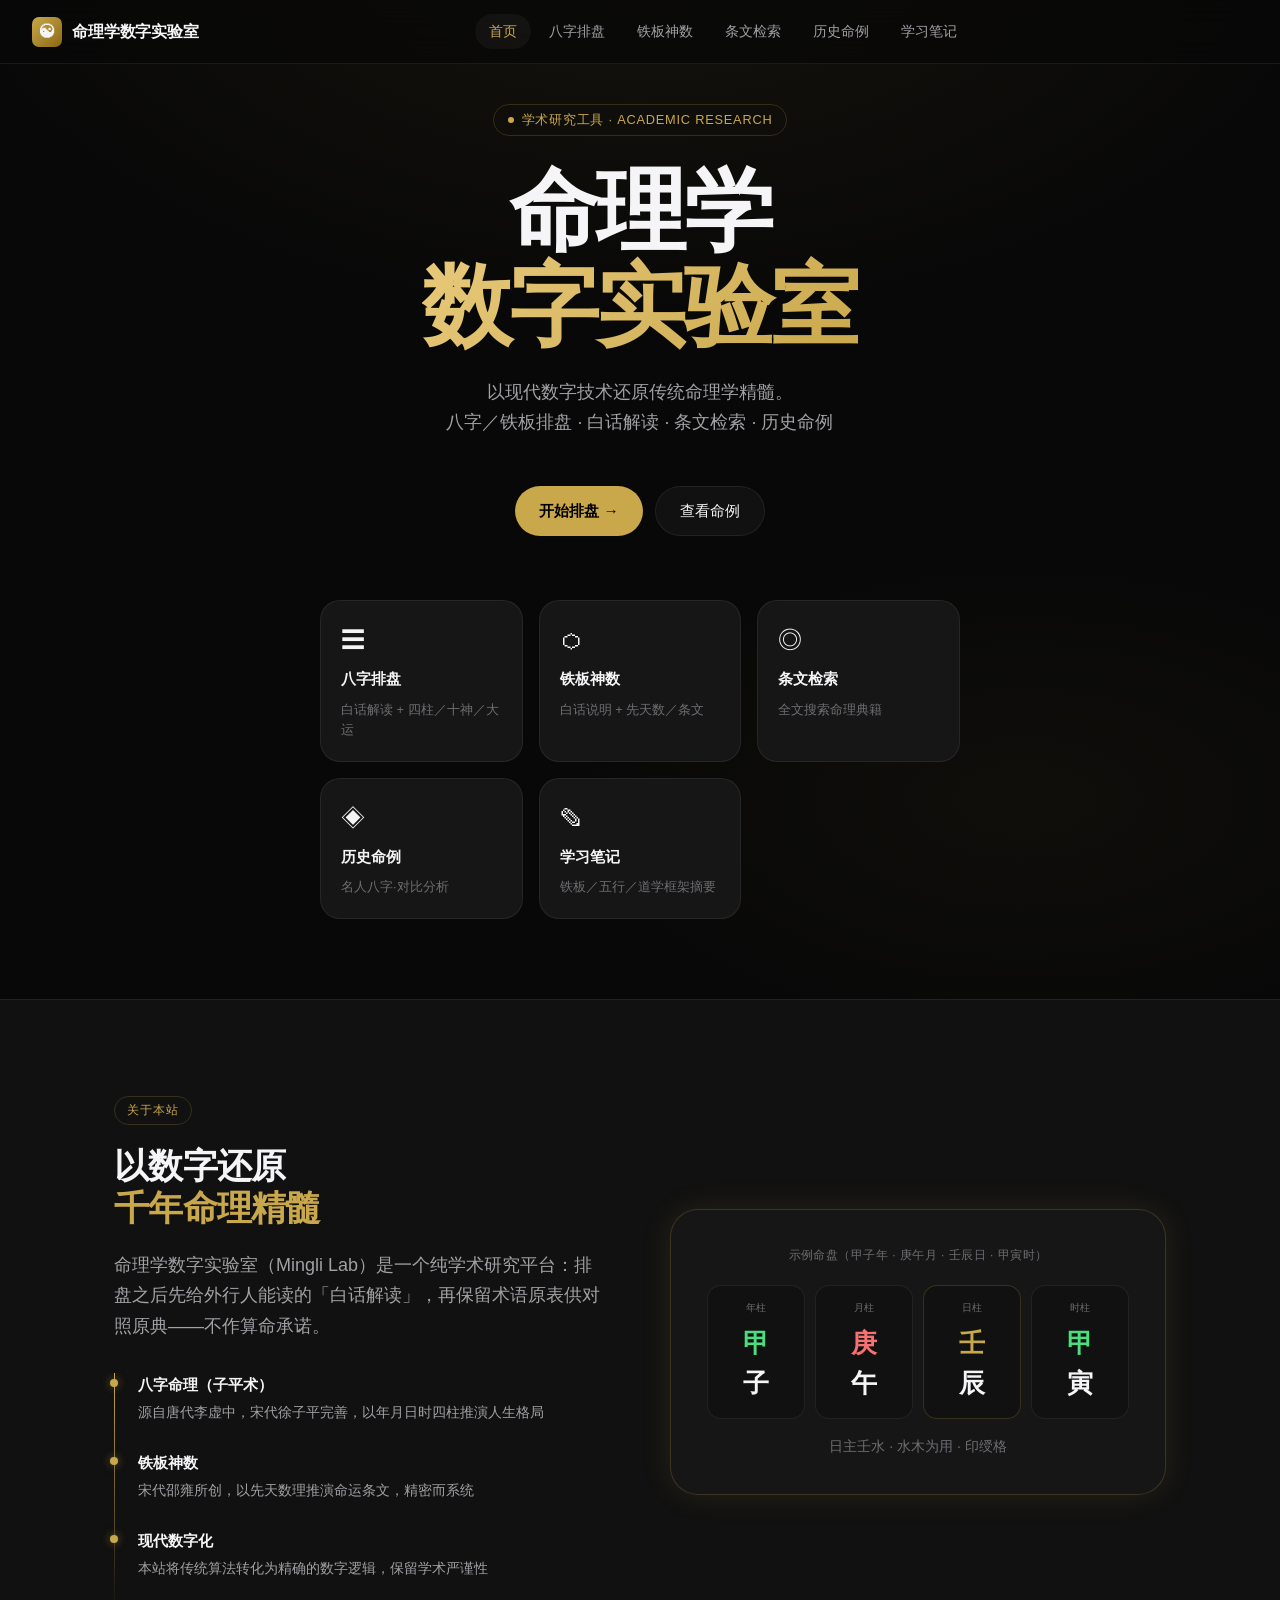
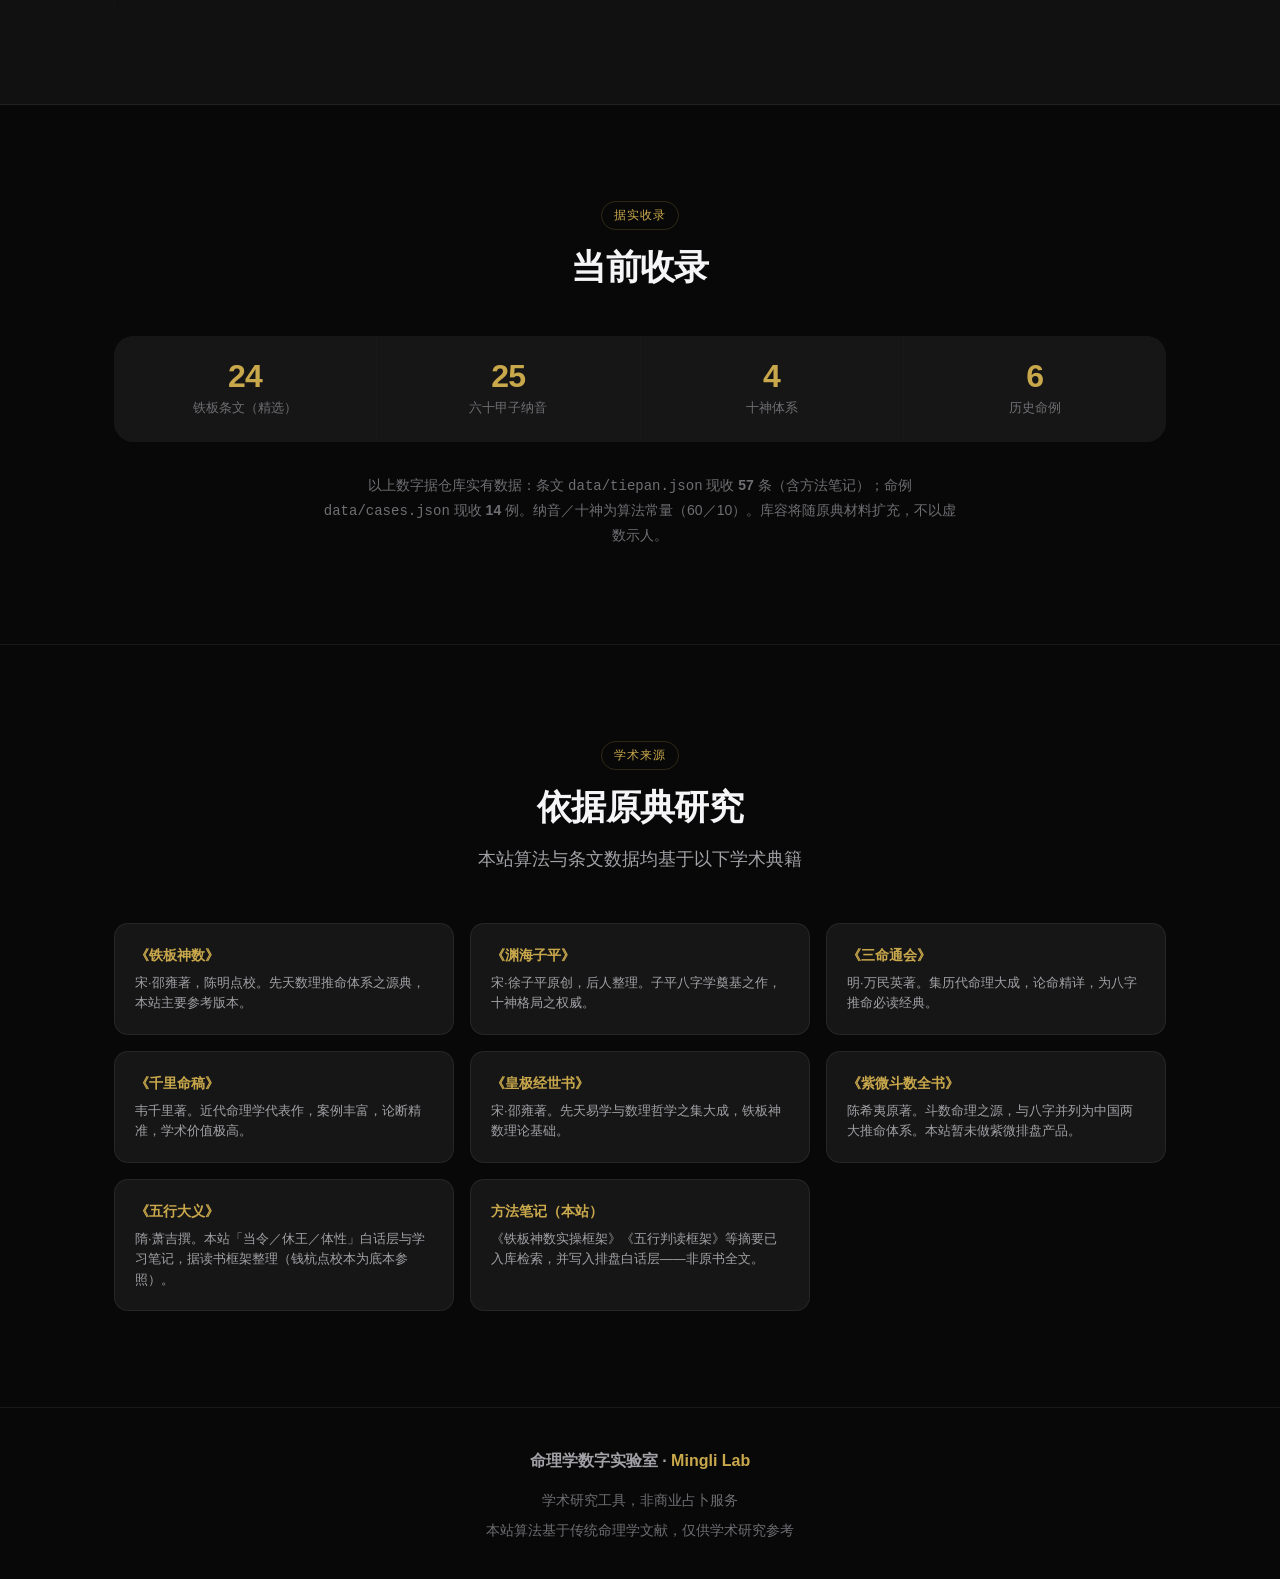
==== commit f64bbcd8: "feat(mingli-lab): ingest 铁板/五行 frameworks, grow 条文 to 57, deepen 白话 - Expand data/tiepan.json with m" ====
--- a/index.html
+++ b/index.html
@@ -10,9 +10,9 @@
     /* ── 主页专属样式 ── */
     .hero-grid {
       display: grid;
-      grid-template-columns: repeat(2, 1fr);
+      grid-template-columns: repeat(3, 1fr);
       gap: 16px;
-      max-width: 520px;
+      max-width: 640px;
       margin: 64px auto 0;
       animation: fadeUp 0.6s 0.4s var(--ease) both;
     }
@@ -126,6 +126,7 @@
     <li><a href="tiepan.html">铁板神数</a></li>
     <li><a href="search.html">条文检索</a></li>
     <li><a href="cases.html">历史命例</a></li>
+    <li><a href="notes.html">学习笔记</a></li>
   </ul>
   <div class="nav-toggle" aria-label="菜单"><span></span><span></span><span></span></div>
 </nav>
@@ -167,6 +168,11 @@
       <div class="mini-card__icon">◈</div>
       <div class="mini-card__title">历史命例</div>
       <div class="mini-card__desc">名人八字·对比分析</div>
+    </a>
+    <a href="notes.html" class="mini-card">
+      <div class="mini-card__icon">✎</div>
+      <div class="mini-card__title">学习笔记</div>
+      <div class="mini-card__desc">铁板／五行／道学框架摘要</div>
     </a>
   </div>
 </section>
@@ -238,7 +244,7 @@
     </div>
     <div class="stats">
       <div class="stat">
-        <div class="stat__num" data-target="29">0</div>
+        <div class="stat__num" data-target="57">0</div>
         <div class="stat__label">铁板条文（精选）</div>
       </div>
       <div class="stat">
@@ -255,7 +261,7 @@
       </div>
     </div>
     <p class="body-sm text-tertiary text-center" style="margin-top:28px;max-width:640px;margin-left:auto;margin-right:auto;line-height:1.7;">
-      以上数字据仓库实有数据：条文 <code>data/tiepan.json</code> 现收 <strong>29</strong> 条；命例 <code>data/cases.json</code> 现收 <strong>14</strong> 例。纳音／十神为算法常量（60／10）。库容将随原典材料扩充，不以虚数示人。
+      以上数字据仓库实有数据：条文 <code>data/tiepan.json</code> 现收 <strong>57</strong> 条（含方法笔记）；命例 <code>data/cases.json</code> 现收 <strong>14</strong> 例。纳音／十神为算法常量（60／10）。库容将随原典材料扩充，不以虚数示人。
     </p>
   </div>
 </section>
@@ -291,7 +297,15 @@
       </div>
       <div class="source-item">
         <div class="source-item__title">《紫微斗数全书》</div>
-        <div class="source-item__desc">陈希夷原著。斗数命理之源，与八字并列为中国两大推命体系。</div>
+        <div class="source-item__desc">陈希夷原著。斗数命理之源，与八字并列为中国两大推命体系。本站暂未做紫微排盘产品。</div>
+      </div>
+      <div class="source-item">
+        <div class="source-item__title">《五行大义》</div>
+        <div class="source-item__desc">隋·萧吉撰。本站「当令／休王／体性」白话层与学习笔记，据读书框架整理（钱杭点校本为底本参照）。</div>
+      </div>
+      <div class="source-item">
+        <div class="source-item__title">方法笔记（本站）</div>
+        <div class="source-item__desc">《铁板神数实操框架》《五行判读框架》等摘要已入库检索，并写入排盘白话层——非原书全文。</div>
       </div>
     </div>
   </div>
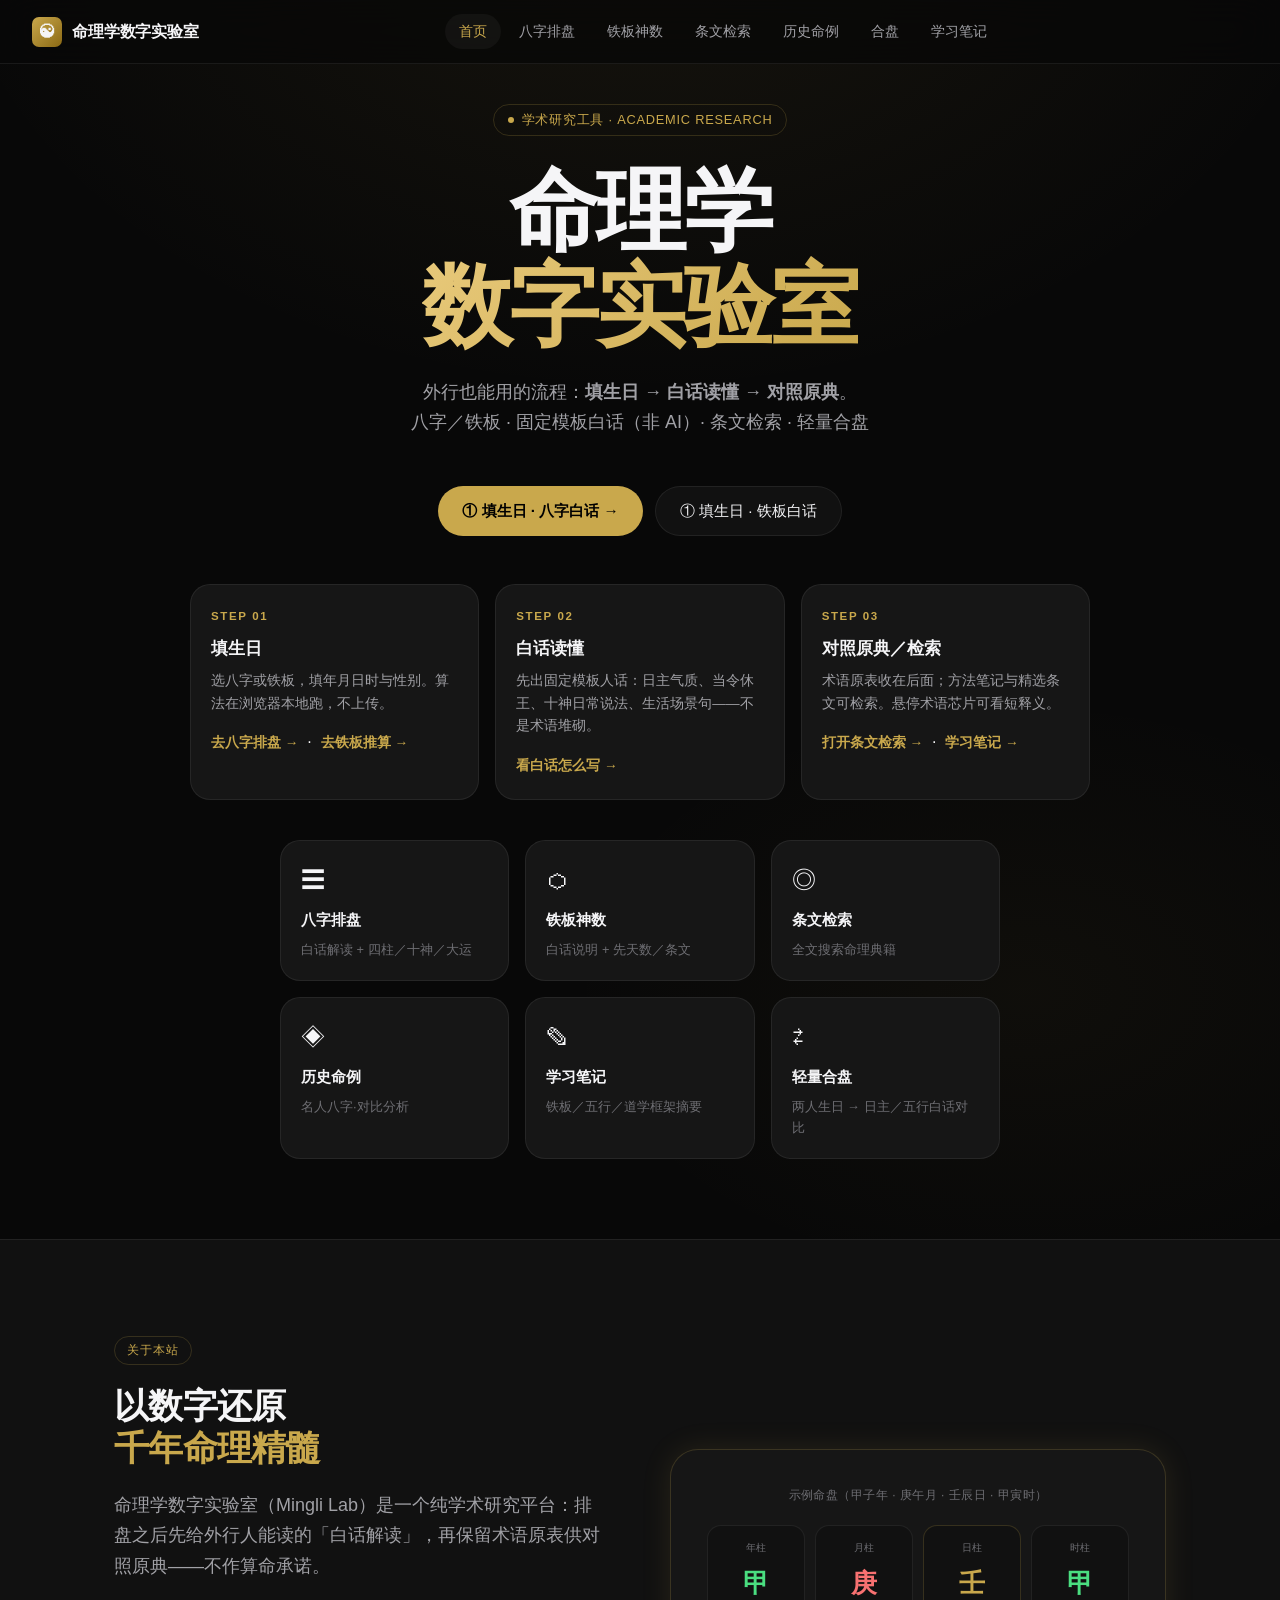
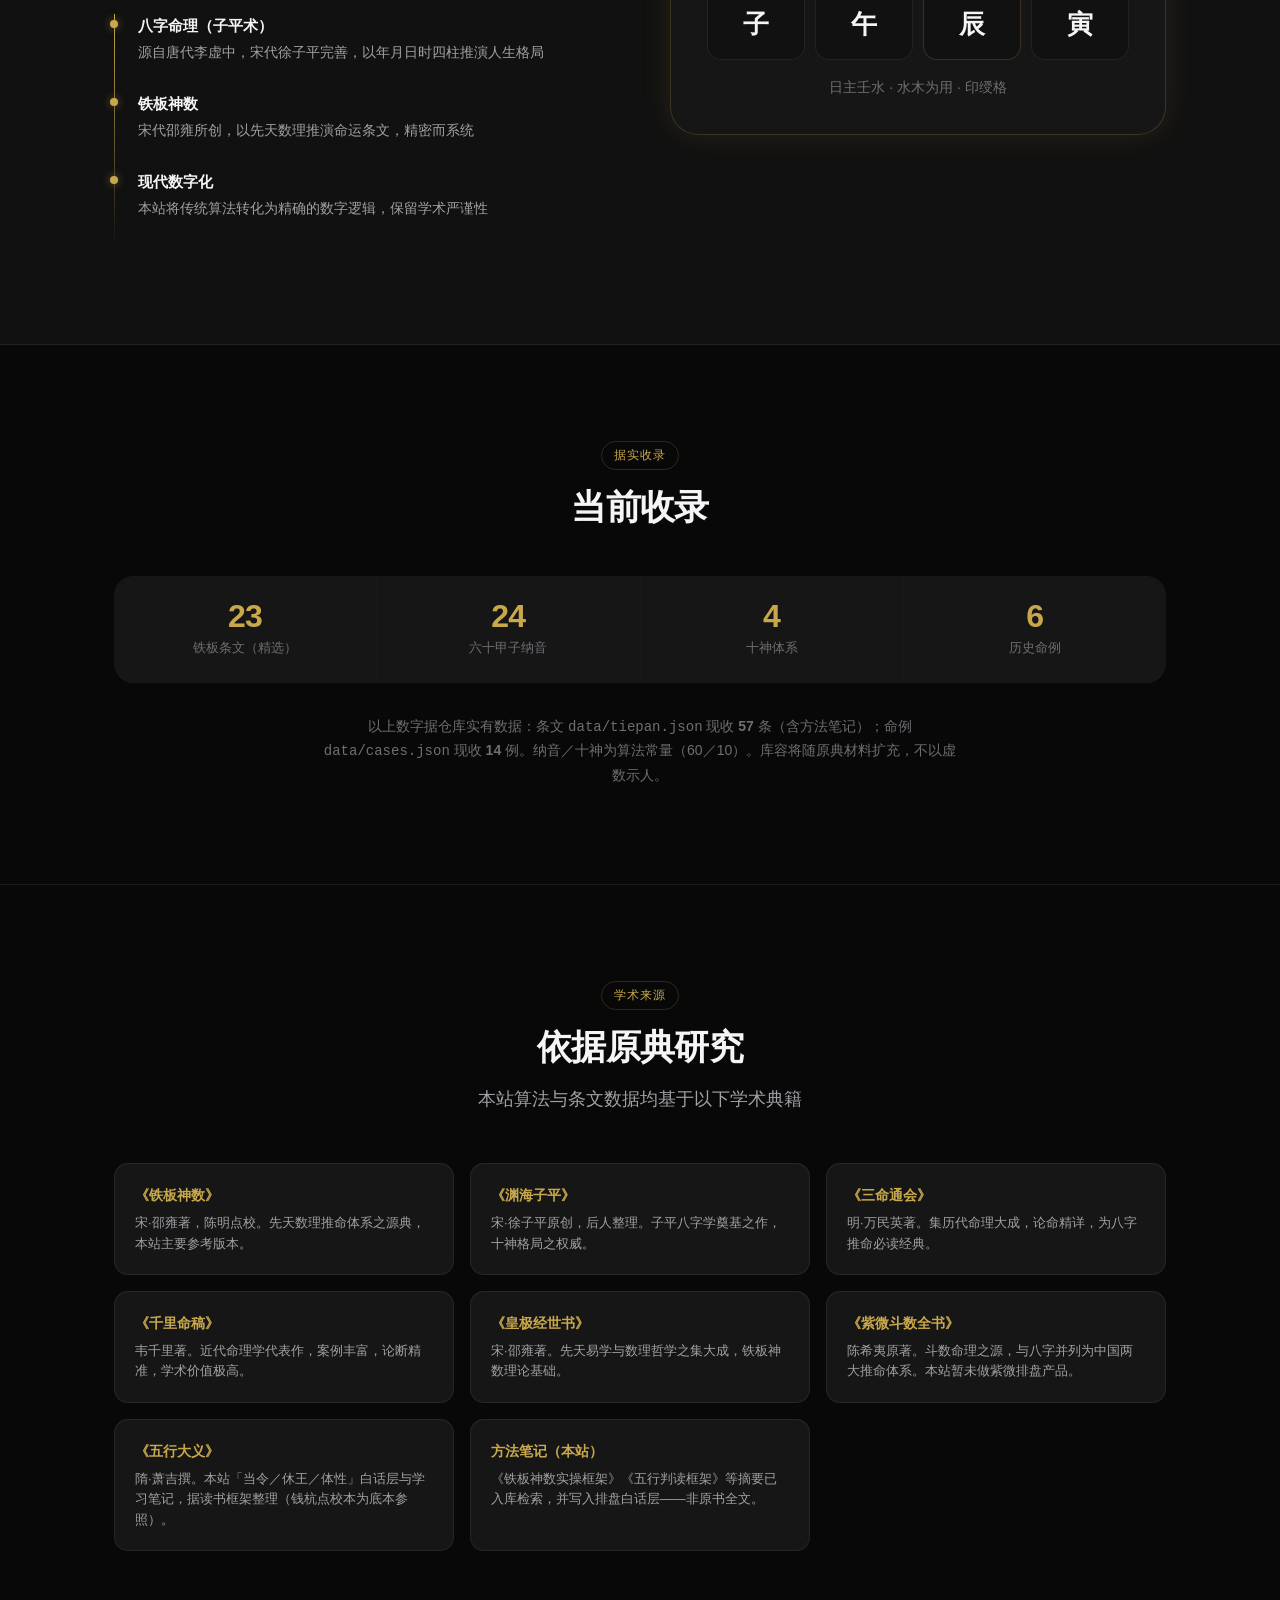
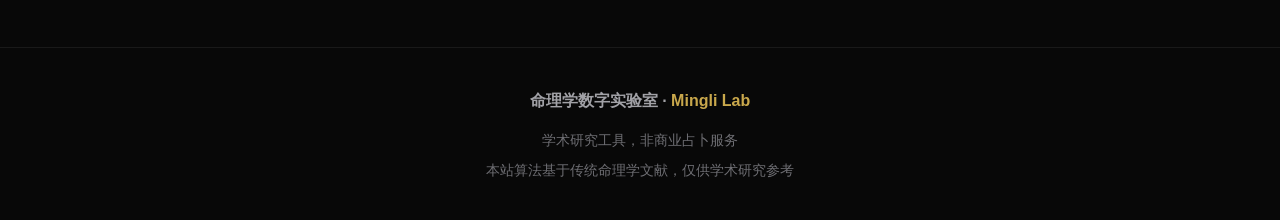
==== commit 3fd36135: "Improve lab usefulness: 白话-first path, next steps, search, light hepan Homepage now guides 填生日→白话读懂→" ====
--- a/index.html
+++ b/index.html
@@ -4,7 +4,7 @@
   <meta charset="UTF-8">
   <meta name="viewport" content="width=device-width, initial-scale=1.0">
   <title>命理学数字实验室 · Mingli Lab</title>
-  <meta name="description" content="命理学数字实验室——学术级八字排盘、铁板神数计算、条文检索与历史命例对比平台">
+  <meta name="description" content="命理实验室：填生日→白话读懂→对照原典。八字／铁板排盘、条文检索、轻量合盘（学术小工具，非算命）">
   <link rel="stylesheet" href="css/style.css">
   <style>
     /* ── 主页专属样式 ── */
@@ -12,8 +12,8 @@
       display: grid;
       grid-template-columns: repeat(3, 1fr);
       gap: 16px;
-      max-width: 640px;
-      margin: 64px auto 0;
+      max-width: 720px;
+      margin: 40px auto 0;
       animation: fadeUp 0.6s 0.4s var(--ease) both;
     }
     .mini-card {
@@ -126,6 +126,7 @@
     <li><a href="tiepan.html">铁板神数</a></li>
     <li><a href="search.html">条文检索</a></li>
     <li><a href="cases.html">历史命例</a></li>
+    <li><a href="hepan.html">合盘</a></li>
     <li><a href="notes.html">学习笔记</a></li>
   </ul>
   <div class="nav-toggle" aria-label="菜单"><span></span><span></span><span></span></div>
@@ -139,12 +140,37 @@
     命理学<br><em>数字实验室</em>
   </h1>
   <p class="hero__subtitle">
-    以现代数字技术还原传统命理学精髓。<br>
-    八字／铁板排盘 · 白话解读 · 条文检索 · 历史命例
+    外行也能用的流程：<strong>填生日 → 白话读懂 → 对照原典</strong>。<br>
+    八字／铁板 · 固定模板白话（非 AI）· 条文检索 · 轻量合盘
   </p>
   <div class="hero__actions">
-    <a href="bazi.html" class="btn btn-primary">开始排盘 →</a>
-    <a href="cases.html" class="btn btn-secondary">查看命例</a>
+    <a href="bazi.html" class="btn btn-primary">① 填生日 · 八字白话 →</a>
+    <a href="tiepan.html" class="btn btn-secondary">① 填生日 · 铁板白话</a>
+  </div>
+
+  <div class="path-steps" style="animation: fadeUp 0.6s 0.35s var(--ease) both;">
+    <div class="path-step">
+      <div class="path-step__num">STEP 01</div>
+      <div class="path-step__title">填生日</div>
+      <div class="path-step__desc">选八字或铁板，填年月日时与性别。算法在浏览器本地跑，不上传。</div>
+      <a class="path-step__cta" href="bazi.html">去八字排盘 →</a>
+      &nbsp;·&nbsp;
+      <a class="path-step__cta" href="tiepan.html">去铁板推算 →</a>
+    </div>
+    <div class="path-step">
+      <div class="path-step__num">STEP 02</div>
+      <div class="path-step__title">白话读懂</div>
+      <div class="path-step__desc">先出固定模板人话：日主气质、当令休王、十神日常说法、生活场景句——不是术语堆砌。</div>
+      <a class="path-step__cta" href="bazi.html">看白话怎么写 →</a>
+    </div>
+    <div class="path-step">
+      <div class="path-step__num">STEP 03</div>
+      <div class="path-step__title">对照原典／检索</div>
+      <div class="path-step__desc">术语原表收在后面；方法笔记与精选条文可检索。悬停术语芯片可看短释义。</div>
+      <a class="path-step__cta" href="search.html">打开条文检索 →</a>
+      &nbsp;·&nbsp;
+      <a class="path-step__cta" href="notes.html">学习笔记 →</a>
+    </div>
   </div>
 
   <!-- 迷你四柱展示 -->
@@ -173,6 +199,11 @@
       <div class="mini-card__icon">✎</div>
       <div class="mini-card__title">学习笔记</div>
       <div class="mini-card__desc">铁板／五行／道学框架摘要</div>
+    </a>
+    <a href="hepan.html" class="mini-card">
+      <div class="mini-card__icon">⇄</div>
+      <div class="mini-card__title">轻量合盘</div>
+      <div class="mini-card__desc">两人生日 → 日主／五行白话对比</div>
     </a>
   </div>
 </section>
--- a/css/style.css
+++ b/css/style.css
@@ -698,3 +698,157 @@
   }
 }
 @media (min-width: 769px) { .nav-toggle { display: none; } }
+
+/* ── 实用层：三步路径 / 下一步 / 术语悬停 / 合盘 ── */
+.path-steps {
+  display: grid;
+  grid-template-columns: repeat(3, 1fr);
+  gap: 16px;
+  max-width: 900px;
+  margin: 48px auto 0;
+}
+.path-step {
+  background: var(--bg-card);
+  border: 1px solid var(--border);
+  border-radius: var(--radius-lg);
+  padding: 22px 20px;
+  text-align: left;
+  position: relative;
+}
+.path-step__num {
+  font-size: 0.72rem;
+  letter-spacing: 0.14em;
+  color: var(--gold);
+  font-weight: 700;
+  margin-bottom: 10px;
+}
+.path-step__title {
+  font-size: 1.05rem;
+  font-weight: 700;
+  color: var(--text-primary);
+  margin-bottom: 8px;
+}
+.path-step__desc {
+  font-size: 0.85rem;
+  color: var(--text-secondary);
+  line-height: 1.65;
+  margin-bottom: 14px;
+}
+.path-step__cta {
+  display: inline-flex;
+  align-items: center;
+  gap: 6px;
+  font-size: 0.85rem;
+  font-weight: 600;
+  color: var(--gold);
+  text-decoration: none;
+}
+.path-step__cta:hover { text-decoration: underline; }
+
+.next-steps {
+  margin: 20px 0 8px;
+  padding: 18px 20px;
+  background: var(--bg-secondary);
+  border: 1px dashed var(--border-gold);
+  border-radius: var(--radius-lg);
+}
+.next-steps__title {
+  font-size: 0.92rem;
+  font-weight: 700;
+  color: var(--text-primary);
+  margin: 0 0 12px;
+}
+.next-steps__grid {
+  display: grid;
+  grid-template-columns: repeat(auto-fit, minmax(160px, 1fr));
+  gap: 10px;
+}
+.next-steps__btn {
+  display: block;
+  text-align: left;
+  padding: 12px 14px;
+  border-radius: var(--radius-md);
+  border: 1px solid var(--border);
+  background: var(--bg-card);
+  color: var(--text-primary);
+  text-decoration: none;
+  cursor: pointer;
+  font: inherit;
+  transition: all var(--duration) var(--ease);
+}
+.next-steps__btn:hover {
+  border-color: var(--border-gold);
+  background: var(--bg-card-hover);
+  transform: translateY(-1px);
+}
+.next-steps__btn strong {
+  display: block;
+  font-size: 0.88rem;
+  margin-bottom: 4px;
+  color: var(--gold);
+}
+.next-steps__btn span {
+  display: block;
+  font-size: 0.75rem;
+  color: var(--text-tertiary);
+  line-height: 1.45;
+}
+
+.vc-term[title], .vc-term[data-tip] {
+  cursor: help;
+  border-bottom: 1px dotted rgba(201,168,76,0.55);
+}
+.vc-life {
+  display: grid;
+  grid-template-columns: 1fr;
+  gap: 10px;
+  margin-top: 8px;
+}
+.vc-life__item {
+  padding: 12px 14px;
+  background: rgba(0,0,0,0.16);
+  border-radius: var(--radius-sm);
+  border-left: 3px solid var(--gold);
+}
+.vc-life__item strong {
+  display: block;
+  font-size: 0.82rem;
+  color: var(--gold);
+  margin-bottom: 4px;
+}
+.vc-life__item p {
+  margin: 0 !important;
+  font-size: 0.86rem !important;
+  line-height: 1.7;
+}
+
+.search-tips {
+  display: flex;
+  flex-wrap: wrap;
+  gap: 8px;
+  justify-content: center;
+  margin: 16px 0 0;
+}
+.search-tip {
+  padding: 6px 12px;
+  border-radius: var(--radius-pill);
+  border: 1px solid var(--border);
+  background: transparent;
+  color: var(--text-secondary);
+  font-size: 0.78rem;
+  cursor: pointer;
+}
+.search-tip:hover {
+  border-color: var(--border-gold);
+  color: var(--gold);
+}
+
+.hepan-grid {
+  display: grid;
+  grid-template-columns: 1fr 1fr;
+  gap: 20px;
+}
+@media (max-width: 768px) {
+  .path-steps { grid-template-columns: 1fr; }
+  .hepan-grid { grid-template-columns: 1fr; }
+}
